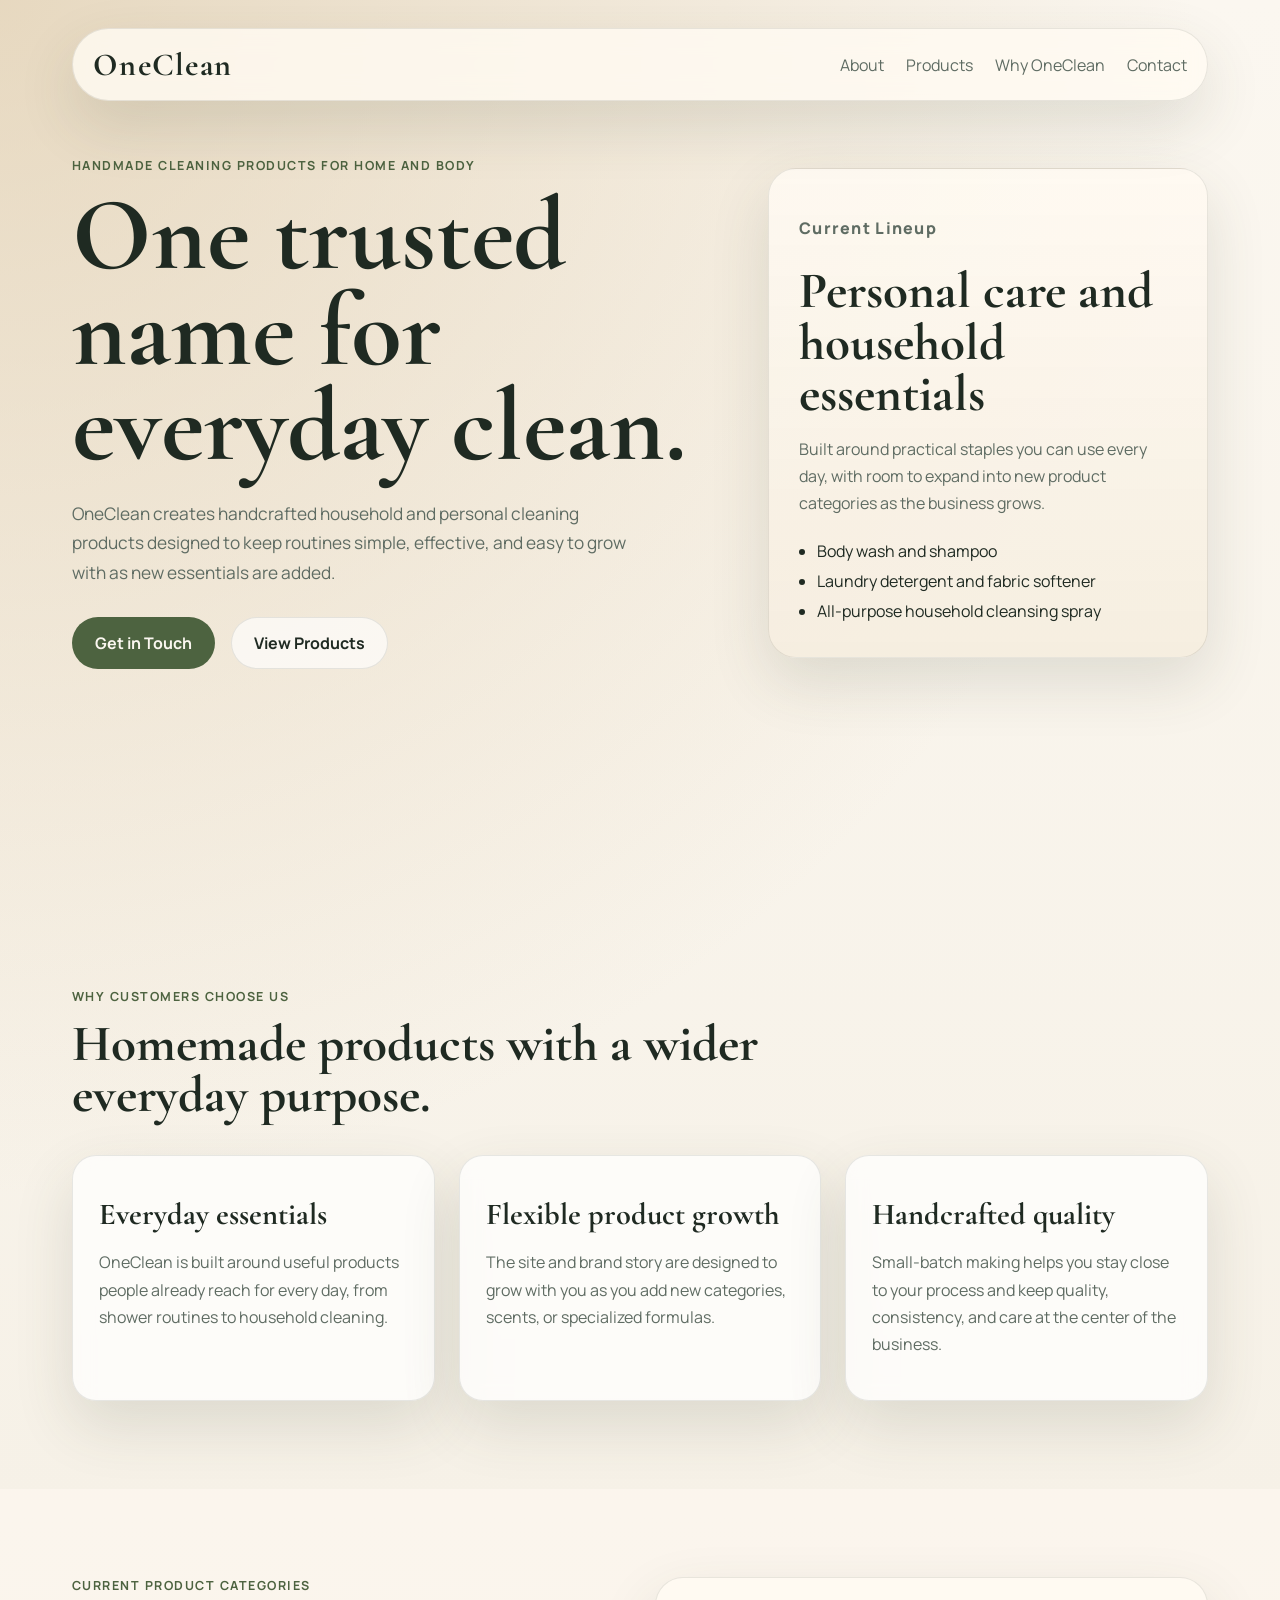
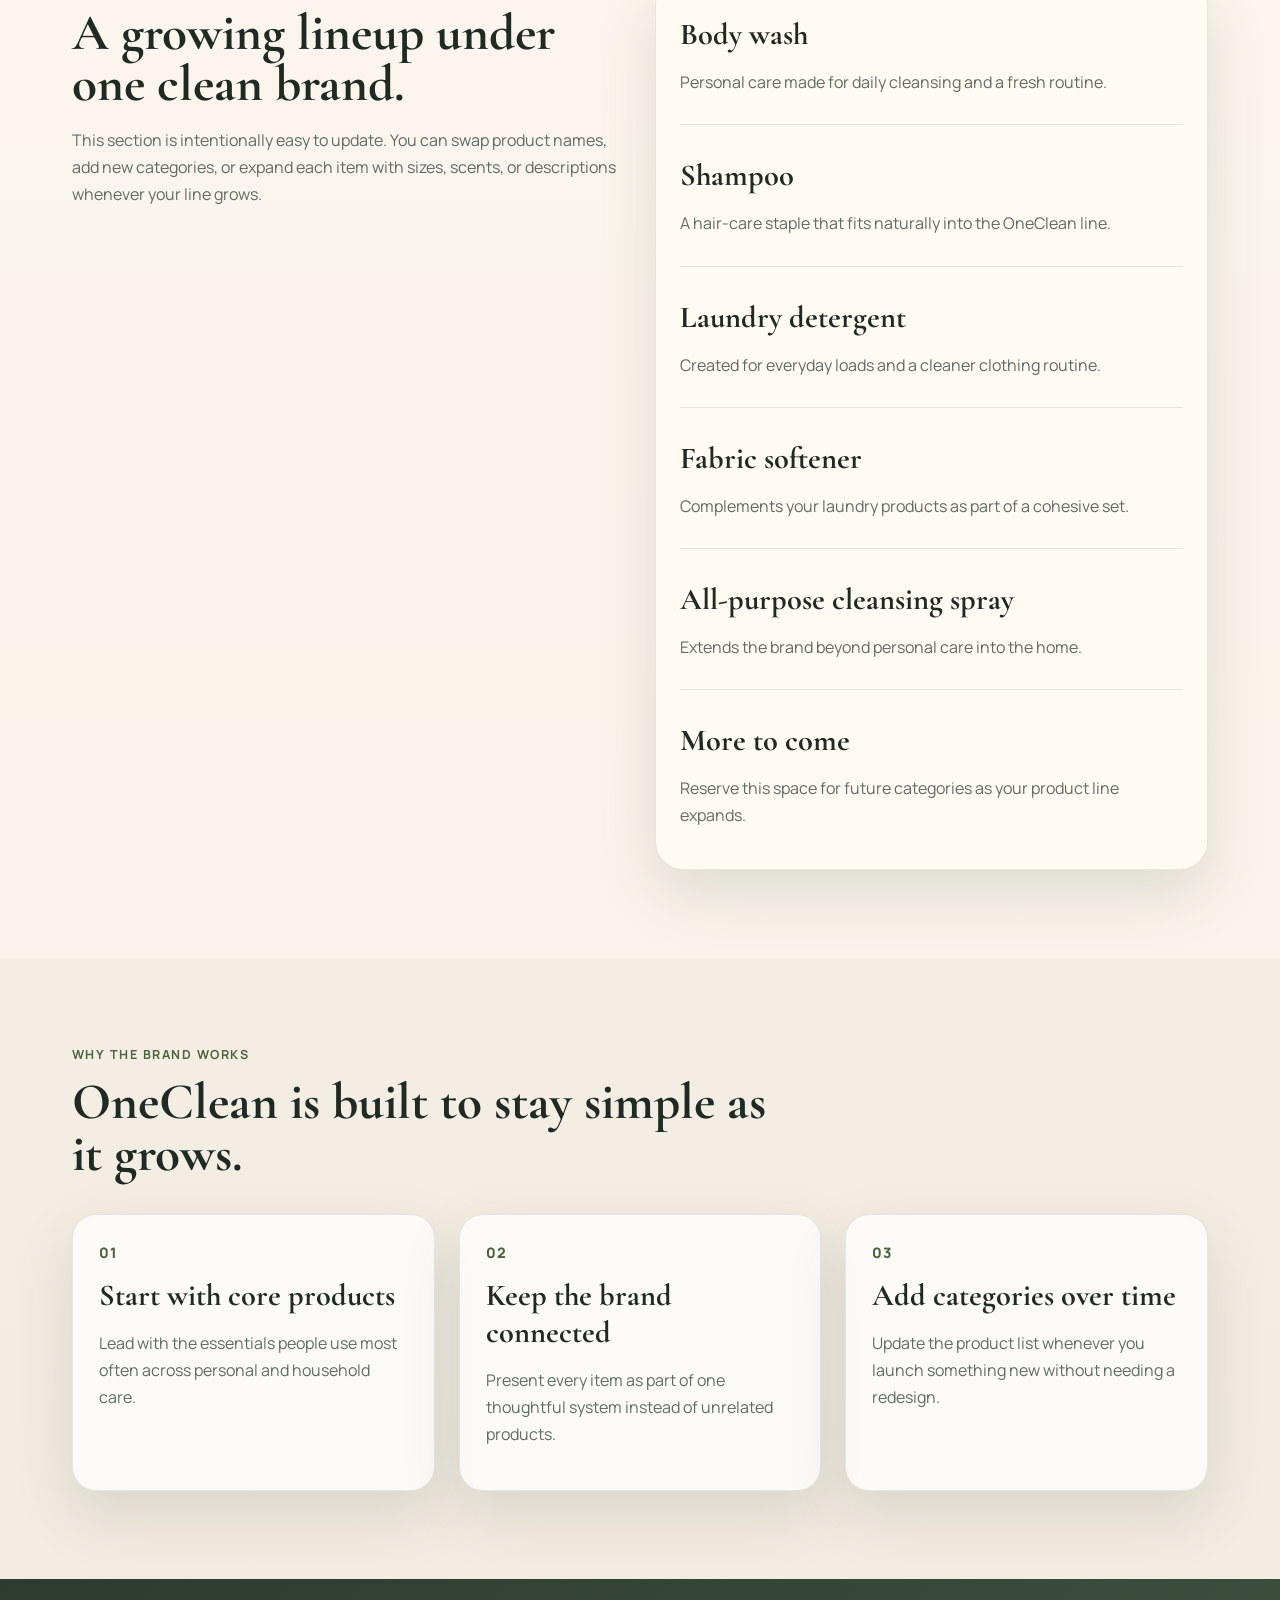
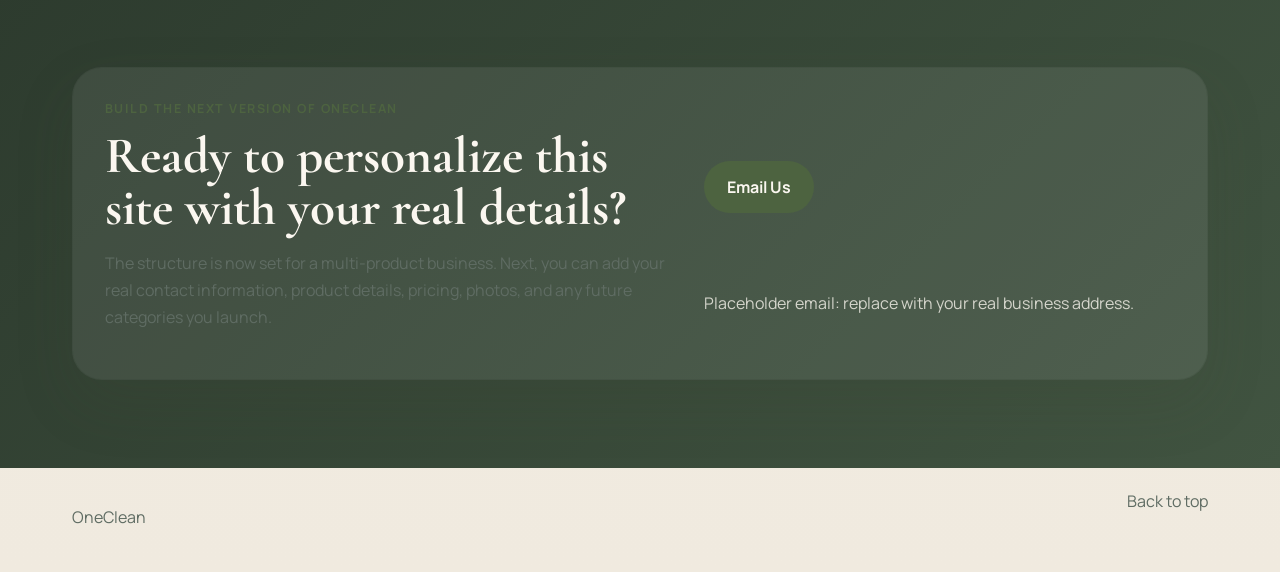
==== index.html @ 4bb5d037 "Rebrand site as OneClean" ====
<!DOCTYPE html>
<html lang="en">
  <head>
    <meta charset="UTF-8" />
    <meta name="viewport" content="width=device-width, initial-scale=1.0" />
    <title>OneClean</title>
    <meta
      name="description"
      content="OneClean offers handmade household and personal cleaning products, from body wash and shampoo to laundry and all-purpose cleaners."
    />
    <link rel="preconnect" href="https://fonts.googleapis.com" />
    <link rel="preconnect" href="https://fonts.gstatic.com" crossorigin />
    <link
      href="https://fonts.googleapis.com/css2?family=Cormorant+Garamond:wght@500;600;700&family=Manrope:wght@400;500;600;700&display=swap"
      rel="stylesheet"
    />
    <link rel="stylesheet" href="styles.css" />
  </head>
  <body>
    <header class="hero" id="top">
      <nav class="nav">
        <a class="brand" href="#top">OneClean</a>
        <button
          class="nav-toggle"
          type="button"
          aria-expanded="false"
          aria-controls="nav-links"
        >
          Menu
        </button>
        <div class="nav-links" id="nav-links">
          <a href="#about">About</a>
          <a href="#products">Products</a>
          <a href="#how-it-works">Why OneClean</a>
          <a href="#contact">Contact</a>
        </div>
      </nav>

      <div class="hero-content">
        <div class="hero-copy">
          <p class="eyebrow">Handmade cleaning products for home and body</p>
          <h1>One trusted name for everyday clean.</h1>
          <p class="hero-text">
            OneClean creates handcrafted household and personal cleaning
            products designed to keep routines simple, effective, and easy to
            grow with as new essentials are added.
          </p>
          <div class="hero-actions">
            <a class="button button-primary" href="#contact">Get in Touch</a>
            <a class="button button-secondary" href="#products">View Products</a>
          </div>
        </div>

        <div class="hero-card">
          <p class="card-label">Current Lineup</p>
          <h2>Personal care and household essentials</h2>
          <p>
            Built around practical staples you can use every day, with room to
            expand into new product categories as the business grows.
          </p>
          <ul class="feature-list">
            <li>Body wash and shampoo</li>
            <li>Laundry detergent and fabric softener</li>
            <li>All-purpose household cleansing spray</li>
          </ul>
        </div>
      </div>
    </header>

    <main>
      <section class="section section-light" id="about">
        <div class="section-heading">
          <p class="eyebrow">Why customers choose us</p>
          <h2>Homemade products with a wider everyday purpose.</h2>
        </div>
        <div class="grid grid-three">
          <article class="info-card">
            <h3>Everyday essentials</h3>
            <p>
              OneClean is built around useful products people already reach for
              every day, from shower routines to household cleaning.
            </p>
          </article>
          <article class="info-card">
            <h3>Flexible product growth</h3>
            <p>
              The site and brand story are designed to grow with you as you add
              new categories, scents, or specialized formulas.
            </p>
          </article>
          <article class="info-card">
            <h3>Handcrafted quality</h3>
            <p>
              Small-batch making helps you stay close to your process and keep
              quality, consistency, and care at the center of the business.
            </p>
          </article>
        </div>
      </section>

      <section class="section section-accent" id="products">
        <div class="split-layout">
          <div>
            <p class="eyebrow">Current product categories</p>
            <h2>A growing lineup under one clean brand.</h2>
            <p class="section-text">
              This section is intentionally easy to update. You can swap product
              names, add new categories, or expand each item with sizes, scents,
              or descriptions whenever your line grows.
            </p>
          </div>
          <div class="ingredient-panel">
            <div class="ingredient-item">
              <h3>Body wash</h3>
              <p>Personal care made for daily cleansing and a fresh routine.</p>
            </div>
            <div class="ingredient-item">
              <h3>Shampoo</h3>
              <p>A hair-care staple that fits naturally into the OneClean line.</p>
            </div>
            <div class="ingredient-item">
              <h3>Laundry detergent</h3>
              <p>Created for everyday loads and a cleaner clothing routine.</p>
            </div>
            <div class="ingredient-item">
              <h3>Fabric softener</h3>
              <p>Complements your laundry products as part of a cohesive set.</p>
            </div>
            <div class="ingredient-item">
              <h3>All-purpose cleansing spray</h3>
              <p>Extends the brand beyond personal care into the home.</p>
            </div>
            <div class="ingredient-item">
              <h3>More to come</h3>
              <p>Reserve this space for future categories as your product line expands.</p>
            </div>
          </div>
        </div>
      </section>

      <section class="section section-light" id="how-it-works">
        <div class="section-heading">
          <p class="eyebrow">Why the brand works</p>
          <h2>OneClean is built to stay simple as it grows.</h2>
        </div>
        <div class="grid grid-three">
          <article class="step-card">
            <span class="step-number">01</span>
            <h3>Start with core products</h3>
            <p>Lead with the essentials people use most often across personal and household care.</p>
          </article>
          <article class="step-card">
            <span class="step-number">02</span>
            <h3>Keep the brand connected</h3>
            <p>Present every item as part of one thoughtful system instead of unrelated products.</p>
          </article>
          <article class="step-card">
            <span class="step-number">03</span>
            <h3>Add categories over time</h3>
            <p>Update the product list whenever you launch something new without needing a redesign.</p>
          </article>
        </div>
      </section>

      <section class="section section-dark" id="contact">
        <div class="contact-panel">
          <div>
            <p class="eyebrow">Build the next version of OneClean</p>
            <h2>Ready to personalize this site with your real details?</h2>
            <p class="section-text">
              The structure is now set for a multi-product business. Next, you
              can add your real contact information, product details, pricing,
              photos, and any future categories you launch.
            </p>
          </div>
          <div class="contact-actions">
            <a class="button button-primary" href="mailto:hello@oneclean.com"
              >Email Us</a
            >
            <p class="contact-note">
              Placeholder email: replace with your real business address.
            </p>
          </div>
        </div>
      </section>
    </main>

    <footer class="footer">
      <p>OneClean</p>
      <a href="#top">Back to top</a>
    </footer>

    <script src="script.js"></script>
  </body>
</html>
---- styles.css ----
:root {
  --bg: #f6f1e7;
  --surface: rgba(255, 255, 255, 0.72);
  --surface-strong: #fffaf2;
  --ink: #1f2a22;
  --muted: #5f6c63;
  --accent: #7f9a65;
  --accent-deep: #4d6340;
  --sand: #dcc8a6;
  --line: rgba(31, 42, 34, 0.1);
  --shadow: 0 24px 60px rgba(61, 72, 49, 0.14);
}

* {
  box-sizing: border-box;
}

html {
  scroll-behavior: smooth;
}

body {
  margin: 0;
  font-family: "Manrope", sans-serif;
  color: var(--ink);
  background:
    radial-gradient(circle at top left, rgba(220, 200, 166, 0.65), transparent 30%),
    linear-gradient(180deg, #fbf7f0 0%, var(--bg) 40%, #f0eadf 100%);
}

a {
  color: inherit;
  text-decoration: none;
}

.hero,
.section,
.footer {
  padding-left: min(6vw, 72px);
  padding-right: min(6vw, 72px);
}

.hero {
  min-height: 100vh;
  padding-top: 28px;
  padding-bottom: 56px;
}

.nav {
  display: flex;
  align-items: center;
  justify-content: space-between;
  gap: 24px;
  position: sticky;
  top: 20px;
  z-index: 10;
  margin-bottom: 56px;
  padding: 16px 20px;
  border: 1px solid var(--line);
  border-radius: 999px;
  background: rgba(255, 250, 242, 0.82);
  backdrop-filter: blur(12px);
  box-shadow: var(--shadow);
}

.brand,
h1,
h2,
h3 {
  font-family: "Cormorant Garamond", serif;
}

.brand {
  font-size: 2rem;
  font-weight: 700;
  letter-spacing: 0.04em;
}

.nav-toggle {
  display: none;
  border: 0;
  background: transparent;
  color: var(--ink);
  font: inherit;
  font-weight: 700;
  cursor: pointer;
}

.nav-links {
  display: flex;
  align-items: center;
  gap: 22px;
  color: var(--muted);
}

.hero-content {
  display: grid;
  grid-template-columns: 1.2fr 0.8fr;
  gap: 36px;
  align-items: center;
}

.hero-copy {
  max-width: 680px;
}

.eyebrow {
  margin: 0 0 14px;
  color: var(--accent-deep);
  text-transform: uppercase;
  letter-spacing: 0.12em;
  font-size: 0.78rem;
  font-weight: 700;
}

h1 {
  margin: 0;
  font-size: clamp(3.5rem, 9vw, 6.5rem);
  line-height: 0.92;
}

.hero-text,
.section-text,
.info-card p,
.ingredient-item p,
.step-card p,
.contact-note,
.hero-card p {
  color: var(--muted);
  line-height: 1.7;
}

.hero-text {
  max-width: 560px;
  margin: 24px 0 0;
  font-size: 1.08rem;
}

.hero-actions,
.contact-actions {
  display: flex;
  align-items: center;
  gap: 16px;
  flex-wrap: wrap;
  margin-top: 30px;
}

.button {
  display: inline-flex;
  align-items: center;
  justify-content: center;
  padding: 14px 22px;
  border-radius: 999px;
  border: 1px solid transparent;
  font-weight: 700;
  transition: transform 180ms ease, background-color 180ms ease, color 180ms ease;
}

.button:hover,
.button:focus-visible {
  transform: translateY(-1px);
}

.button-primary {
  background: var(--accent-deep);
  color: #fbf7f0;
}

.button-secondary {
  border-color: var(--line);
  background: rgba(255, 255, 255, 0.65);
}

.hero-card,
.info-card,
.step-card,
.ingredient-panel,
.contact-panel {
  border: 1px solid var(--line);
  box-shadow: var(--shadow);
}

.hero-card {
  padding: 30px;
  border-radius: 28px;
  background: linear-gradient(180deg, rgba(255, 250, 242, 0.88), rgba(245, 237, 223, 0.94));
}

.card-label,
.step-number {
  display: inline-block;
  color: var(--accent-deep);
  font-weight: 800;
  letter-spacing: 0.08em;
}

.hero-card h2,
.section-heading h2,
.split-layout h2,
.contact-panel h2 {
  margin: 8px 0 14px;
  font-size: clamp(2.2rem, 4vw, 3.2rem);
  line-height: 1;
}

.feature-list {
  margin: 18px 0 0;
  padding-left: 18px;
  color: var(--ink);
  line-height: 1.9;
}

.section {
  padding-top: 88px;
  padding-bottom: 88px;
}

.section-light {
  background: transparent;
}

.section-accent {
  background: rgba(255, 250, 242, 0.55);
}

.section-dark {
  background: linear-gradient(135deg, #2d3b2e, #415441);
  color: #fbf7f0;
}

.section-heading {
  max-width: 720px;
  margin-bottom: 34px;
}

.grid {
  display: grid;
  gap: 24px;
}

.grid-three {
  grid-template-columns: repeat(3, minmax(0, 1fr));
}

.info-card,
.step-card {
  padding: 26px;
  border-radius: 24px;
  background: var(--surface);
  backdrop-filter: blur(10px);
}

.info-card h3,
.step-card h3,
.ingredient-item h3 {
  margin: 14px 0 10px;
  font-size: 1.9rem;
}

.split-layout {
  display: grid;
  grid-template-columns: 1fr 1fr;
  gap: 30px;
  align-items: start;
}

.ingredient-panel {
  display: grid;
  gap: 18px;
  padding: 24px;
  border-radius: 28px;
  background: var(--surface-strong);
}

.ingredient-item {
  padding-bottom: 12px;
  border-bottom: 1px solid var(--line);
}

.ingredient-item:last-child {
  padding-bottom: 0;
  border-bottom: 0;
}

.step-number {
  font-size: 0.9rem;
}

.contact-panel {
  display: grid;
  grid-template-columns: 1.1fr 0.9fr;
  gap: 24px;
  padding: 32px;
  border-radius: 30px;
  background: rgba(255, 255, 255, 0.08);
}

.contact-note {
  margin: 0;
  color: rgba(251, 247, 240, 0.78);
}

.footer {
  display: flex;
  justify-content: space-between;
  gap: 18px;
  padding-top: 22px;
  padding-bottom: 28px;
  color: var(--muted);
}

@media (max-width: 900px) {
  .hero-content,
  .split-layout,
  .contact-panel,
  .grid-three {
    grid-template-columns: 1fr;
  }

  .nav {
    align-items: flex-start;
    flex-wrap: wrap;
    border-radius: 28px;
  }

  .nav-toggle {
    display: inline-flex;
  }

  .nav-links {
    display: none;
    width: 100%;
    flex-direction: column;
    align-items: flex-start;
    padding-top: 12px;
  }

  .nav-links.is-open {
    display: flex;
  }

  .hero {
    min-height: auto;
  }

  h1 {
    font-size: clamp(3rem, 15vw, 4.6rem);
  }
}

@media (max-width: 560px) {
  .hero,
  .section,
  .footer {
    padding-left: 20px;
    padding-right: 20px;
  }

  .nav {
    top: 12px;
    margin-bottom: 40px;
  }

  .hero-card,
  .info-card,
  .step-card,
  .ingredient-panel,
  .contact-panel {
    border-radius: 22px;
  }
}
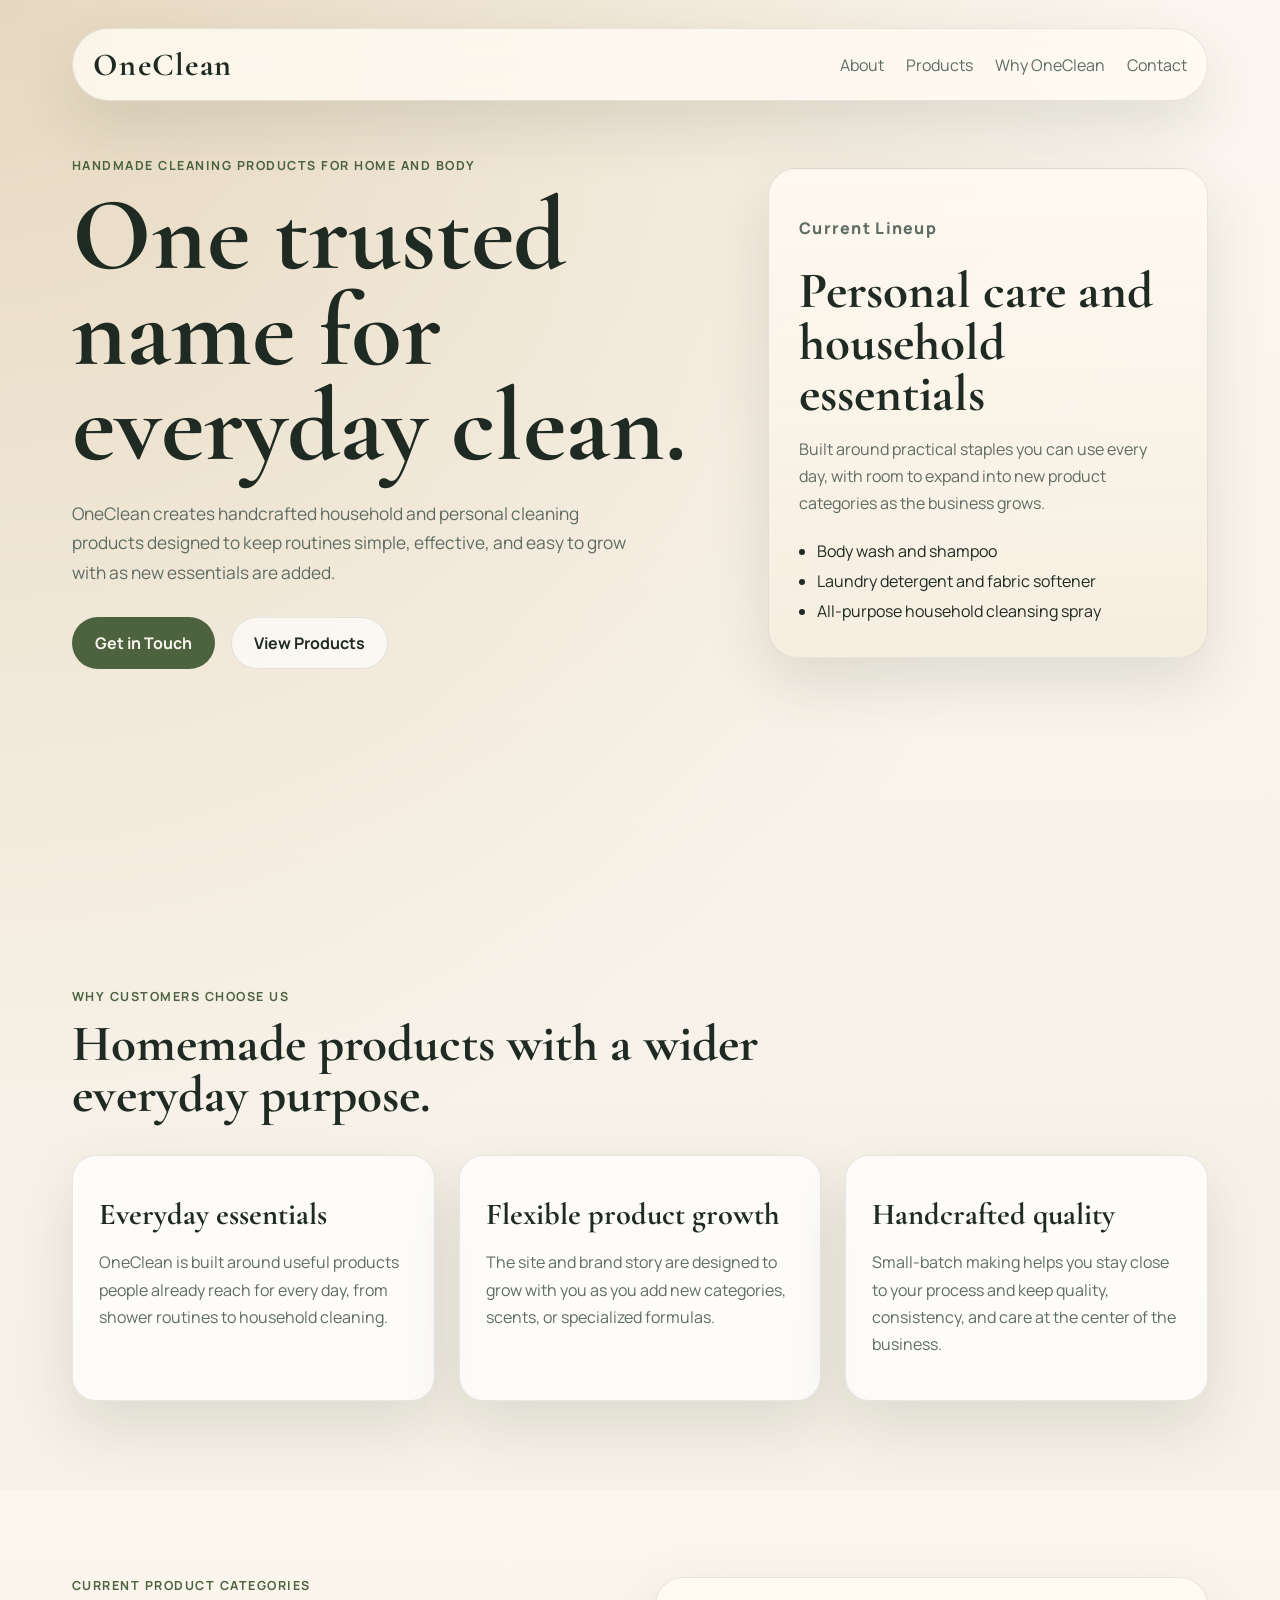
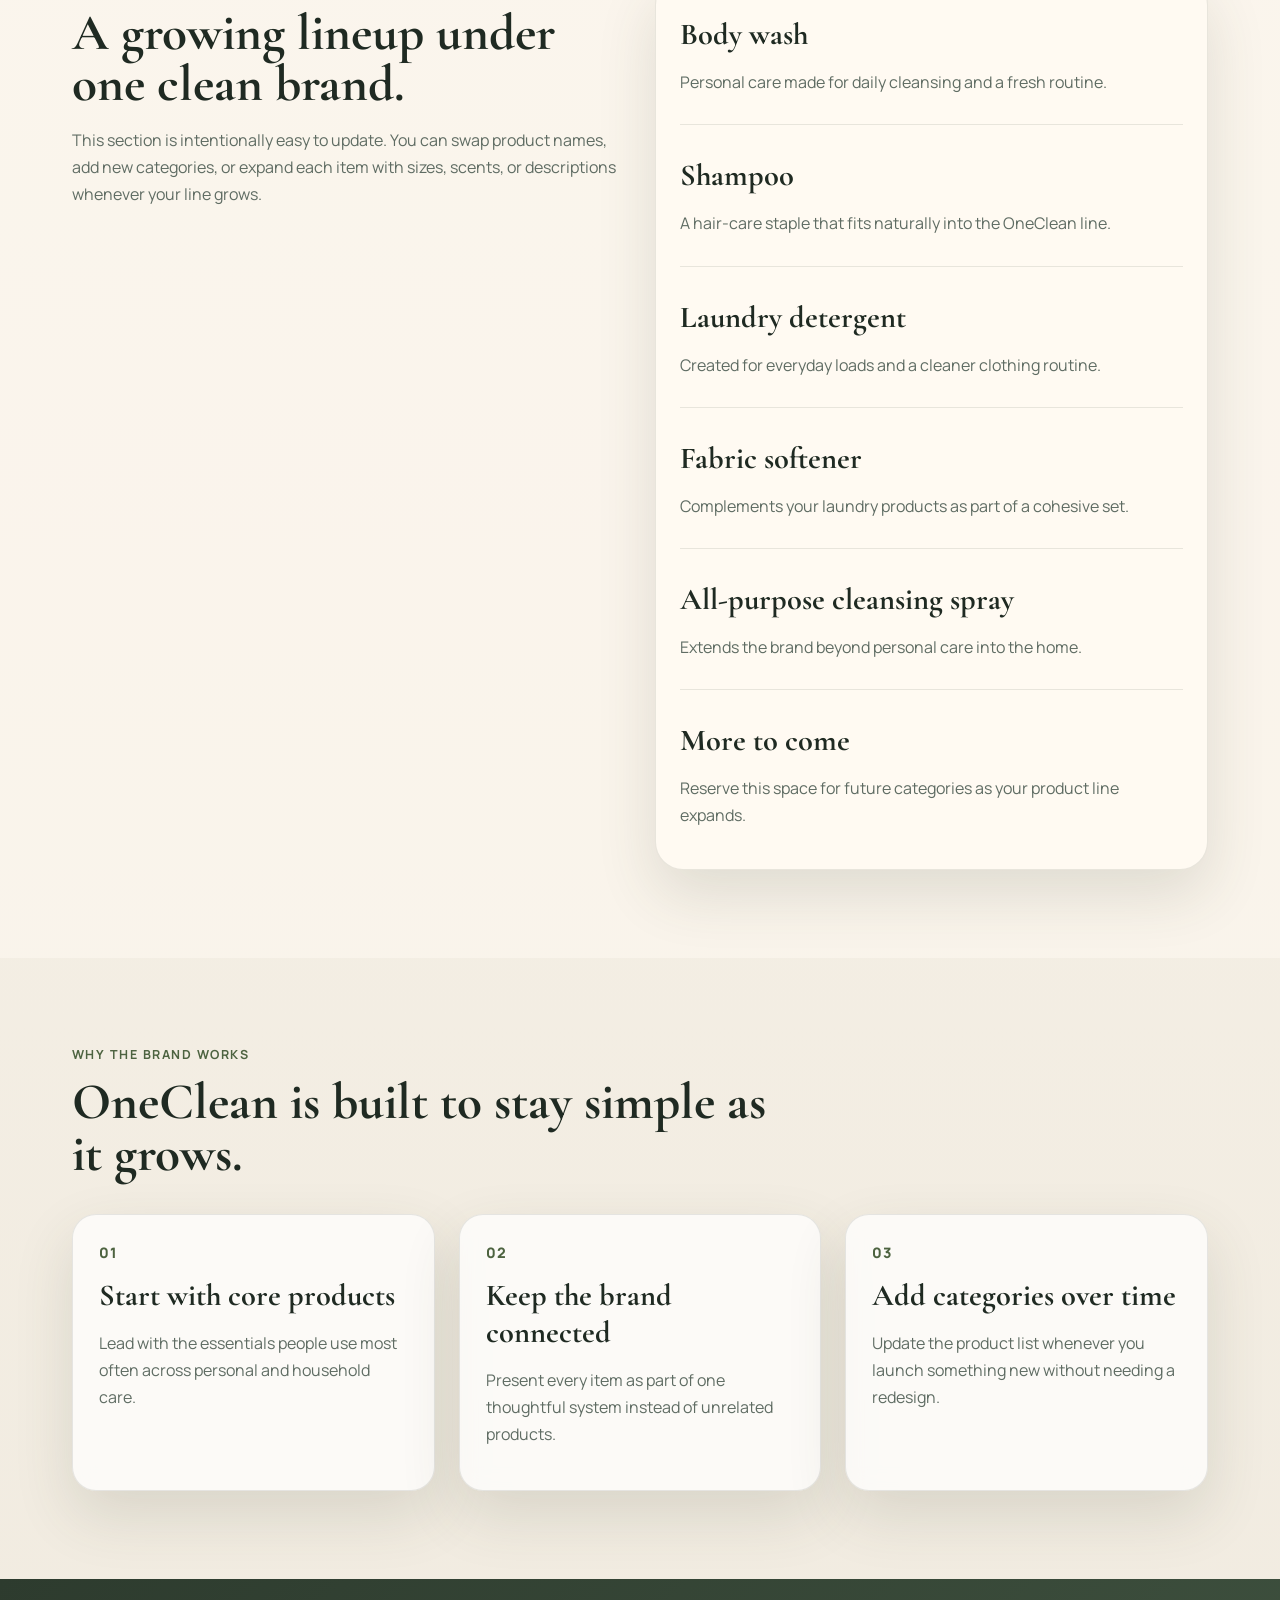
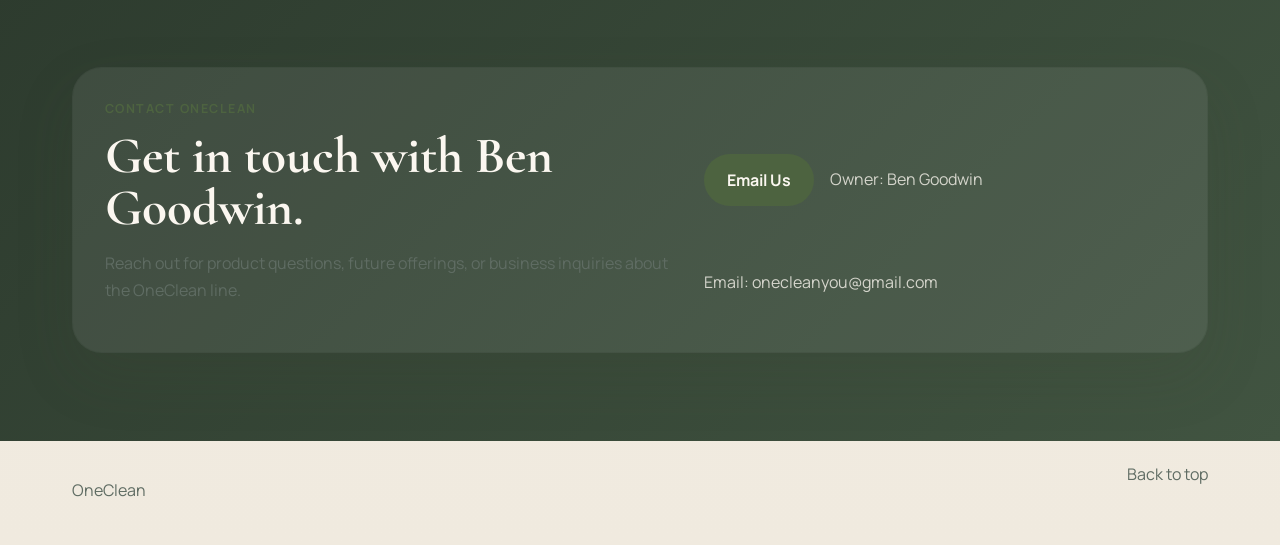
==== commit a58b87cf: "Add OneClean business contact info" ====
--- a/index.html
+++ b/index.html
@@ -165,21 +165,19 @@
       <section class="section section-dark" id="contact">
         <div class="contact-panel">
           <div>
-            <p class="eyebrow">Build the next version of OneClean</p>
-            <h2>Ready to personalize this site with your real details?</h2>
+            <p class="eyebrow">Contact OneClean</p>
+            <h2>Get in touch with Ben Goodwin.</h2>
             <p class="section-text">
-              The structure is now set for a multi-product business. Next, you
-              can add your real contact information, product details, pricing,
-              photos, and any future categories you launch.
+              Reach out for product questions, future offerings, or business
+              inquiries about the OneClean line.
             </p>
           </div>
           <div class="contact-actions">
-            <a class="button button-primary" href="mailto:hello@oneclean.com"
+            <a class="button button-primary" href="mailto:onecleanyou@gmail.com"
               >Email Us</a
             >
-            <p class="contact-note">
-              Placeholder email: replace with your real business address.
-            </p>
+            <p class="contact-note">Owner: Ben Goodwin</p>
+            <p class="contact-note">Email: onecleanyou@gmail.com</p>
           </div>
         </div>
       </section>
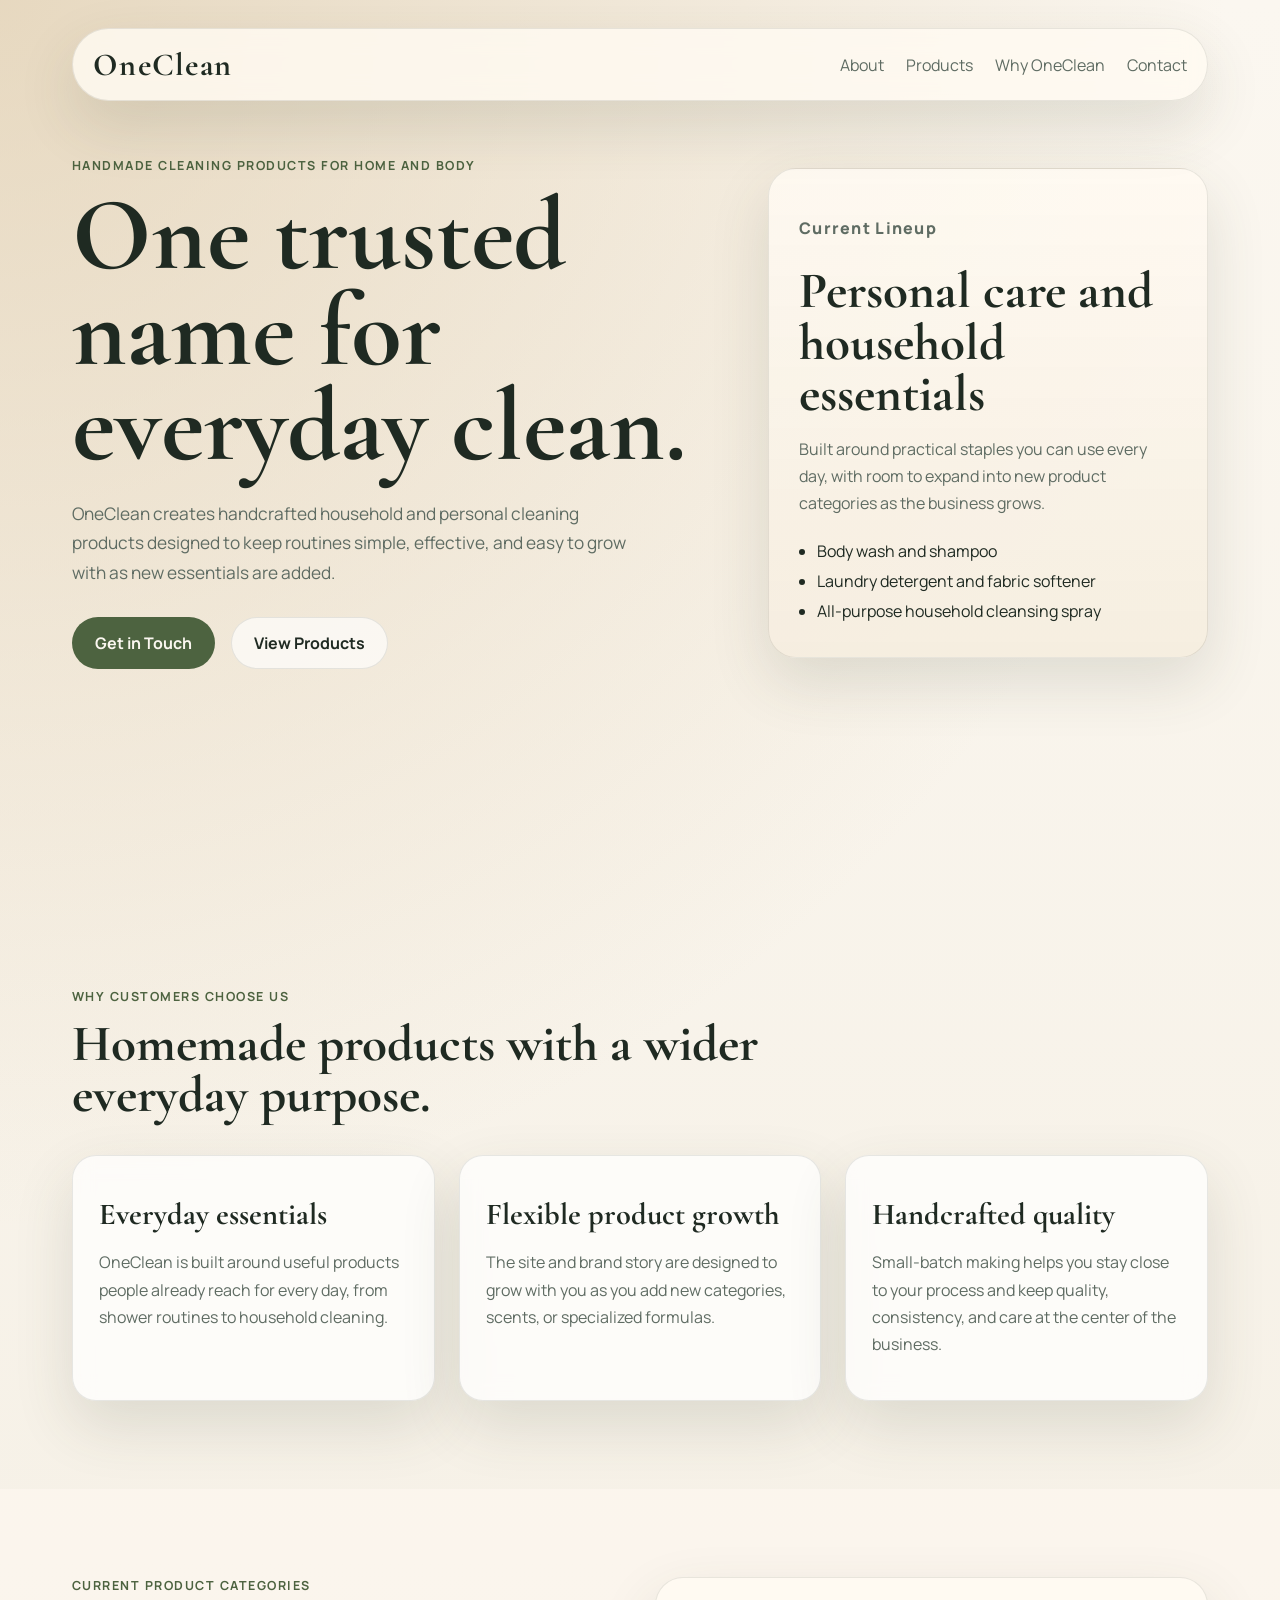
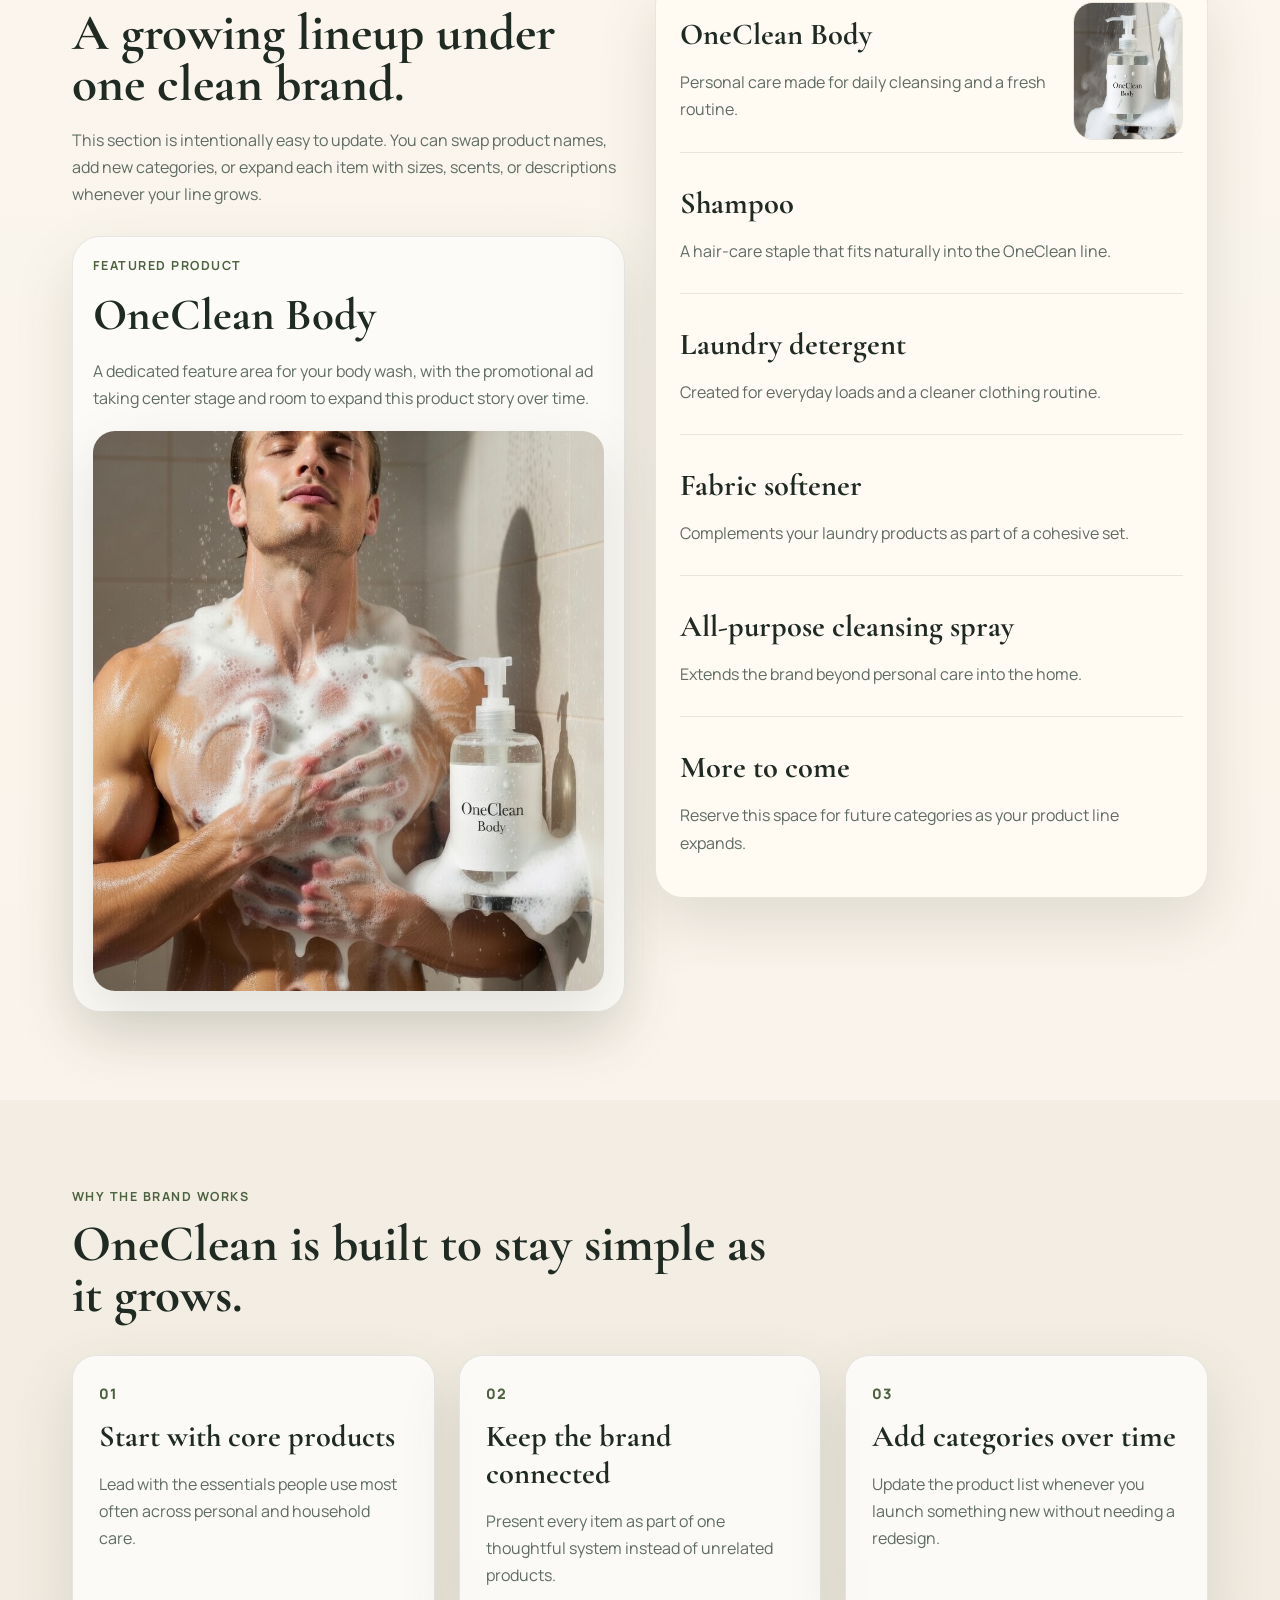
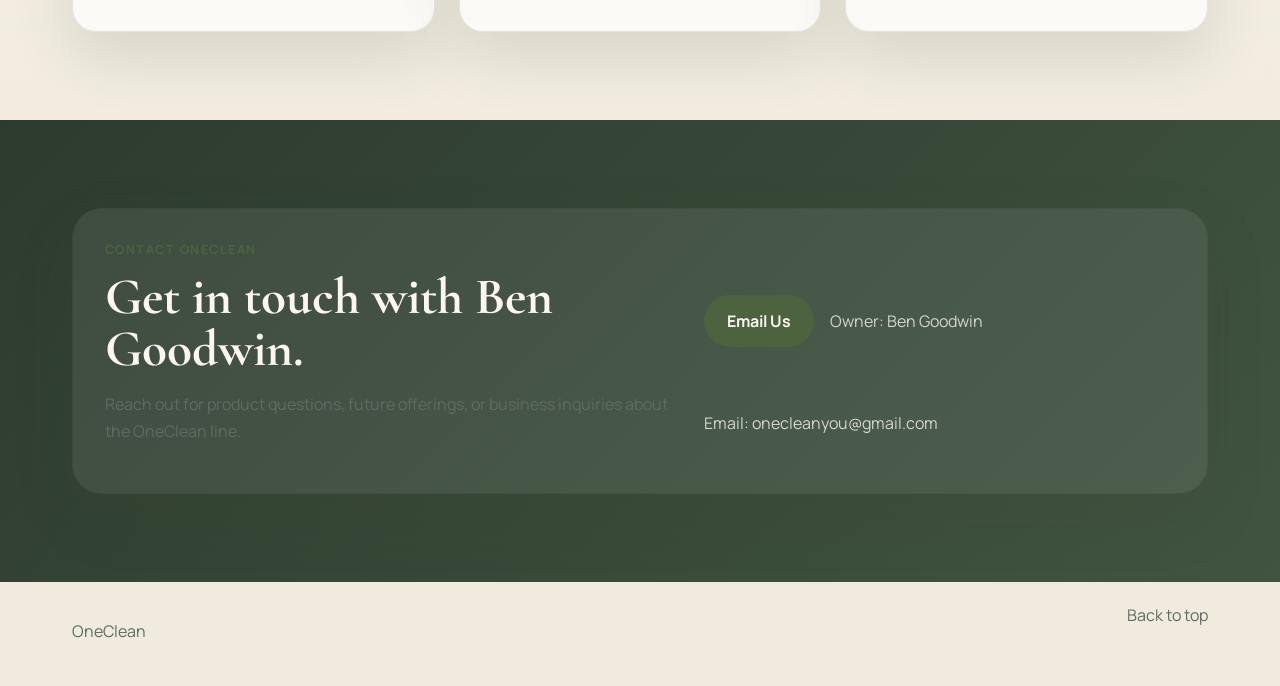
==== commit 1af0a070: "Add OneClean Body product images" ====
--- a/index.html
+++ b/index.html
@@ -108,11 +108,38 @@
               names, add new categories, or expand each item with sizes, scents,
               or descriptions whenever your line grows.
             </p>
+            <div class="featured-product">
+              <div class="featured-copy">
+                <p class="eyebrow">Featured product</p>
+                <h3>OneClean Body</h3>
+                <p class="section-text">
+                  A dedicated feature area for your body wash, with the
+                  promotional ad taking center stage and room to expand this
+                  product story over time.
+                </p>
+              </div>
+              <img
+                class="featured-ad-image"
+                src="images/oneclean-body-ad.jpeg"
+                alt="Advertisement for OneClean Body body wash"
+              />
+            </div>
           </div>
           <div class="ingredient-panel">
             <div class="ingredient-item">
-              <h3>Body wash</h3>
-              <p>Personal care made for daily cleansing and a fresh routine.</p>
+              <div class="product-item-header">
+                <div>
+                  <h3>OneClean Body</h3>
+                  <p>
+                    Personal care made for daily cleansing and a fresh routine.
+                  </p>
+                </div>
+                <img
+                  class="product-thumb"
+                  src="images/oneclean-body-bottle.jpeg"
+                  alt="Bottle of OneClean Body body wash"
+                />
+              </div>
             </div>
             <div class="ingredient-item">
               <h3>Shampoo</h3>
--- a/styles.css
+++ b/styles.css
@@ -272,9 +272,51 @@
   background: var(--surface-strong);
 }
 
+.featured-product {
+  margin-top: 28px;
+  padding: 20px;
+  border: 1px solid var(--line);
+  border-radius: 28px;
+  background: rgba(255, 255, 255, 0.62);
+  box-shadow: var(--shadow);
+}
+
+.featured-copy h3 {
+  margin: 8px 0 12px;
+  font-size: clamp(2rem, 4vw, 2.8rem);
+}
+
+.featured-ad-image,
+.product-thumb {
+  display: block;
+  width: 100%;
+  object-fit: cover;
+}
+
+.featured-ad-image {
+  margin-top: 18px;
+  min-height: 320px;
+  max-height: 560px;
+  border-radius: 22px;
+  box-shadow: var(--shadow);
+}
+
 .ingredient-item {
   padding-bottom: 12px;
   border-bottom: 1px solid var(--line);
+}
+
+.product-item-header {
+  display: grid;
+  grid-template-columns: minmax(0, 1fr) 110px;
+  gap: 18px;
+  align-items: center;
+}
+
+.product-thumb {
+  aspect-ratio: 4 / 5;
+  border-radius: 20px;
+  border: 1px solid var(--line);
 }
 
 .ingredient-item:last-child {
@@ -346,6 +388,14 @@
   h1 {
     font-size: clamp(3rem, 15vw, 4.6rem);
   }
+
+  .product-item-header {
+    grid-template-columns: 1fr;
+  }
+
+  .product-thumb {
+    max-width: 180px;
+  }
 }
 
 @media (max-width: 560px) {
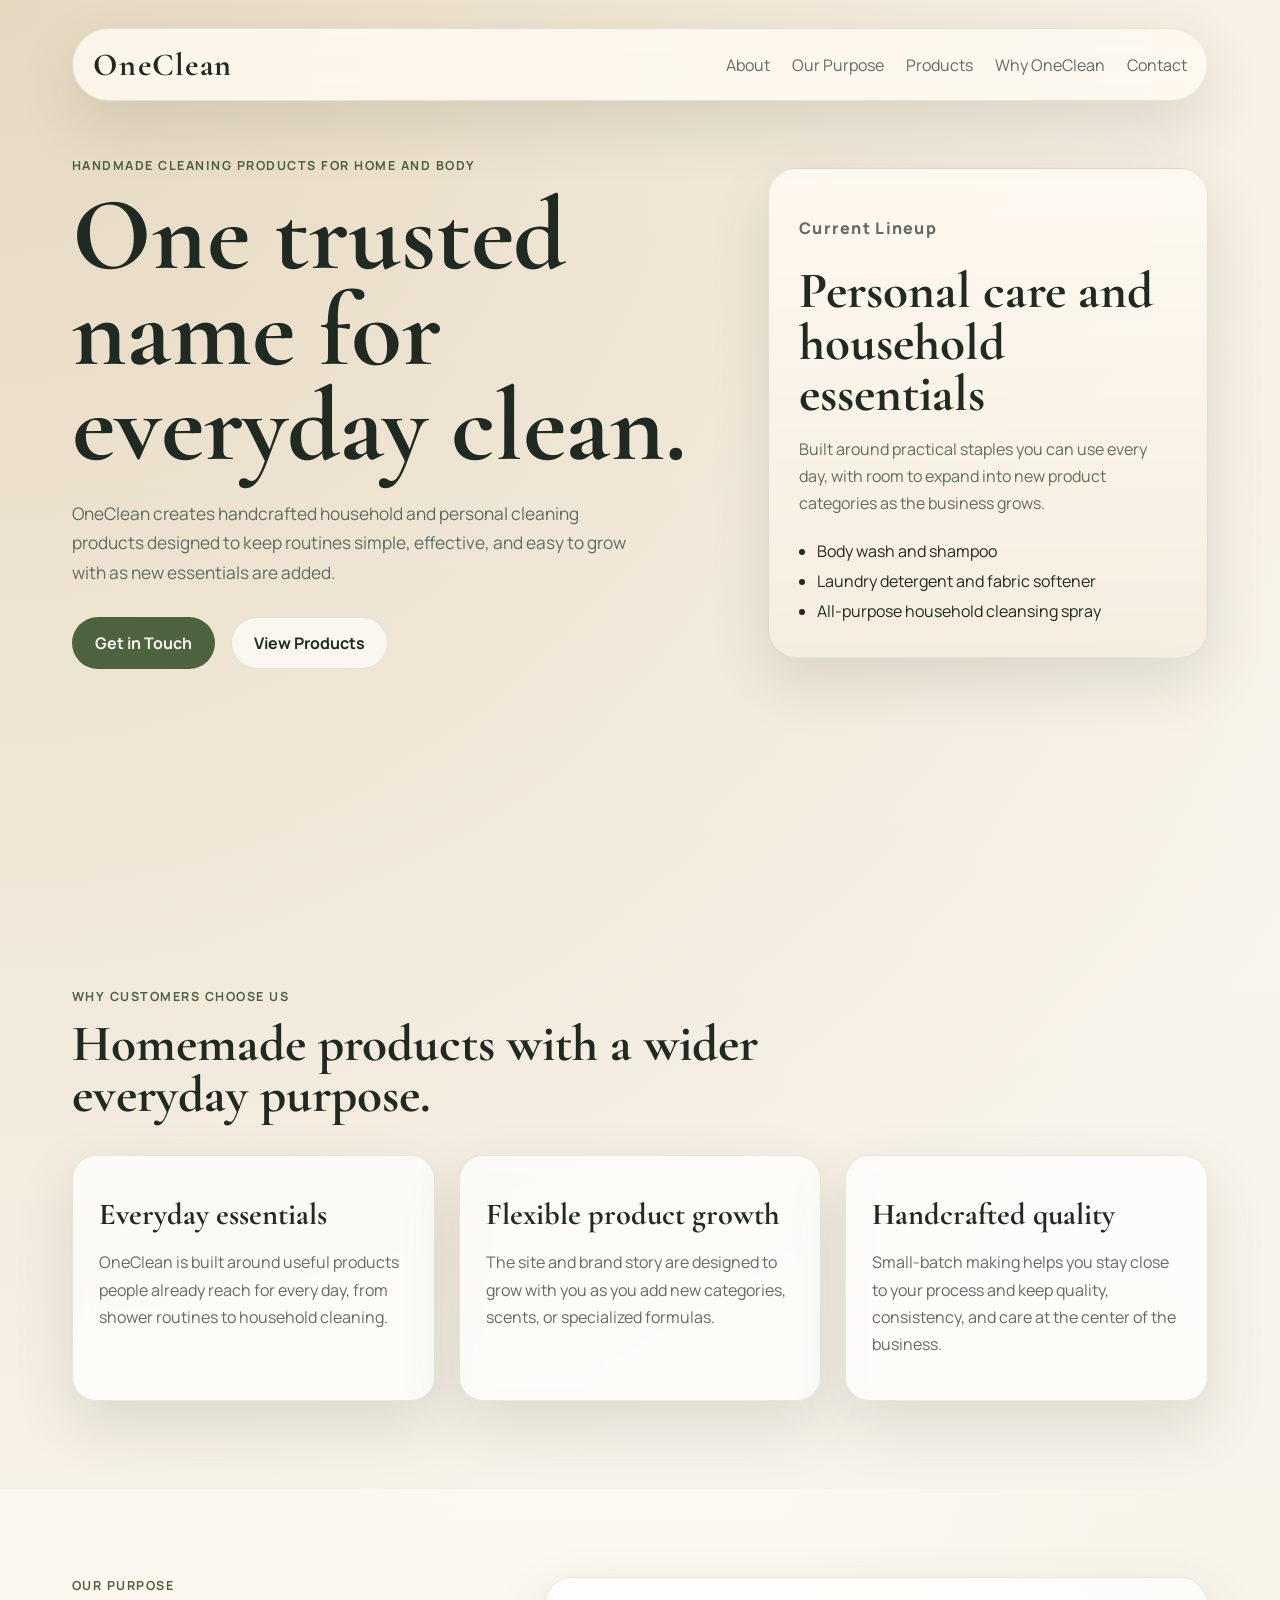
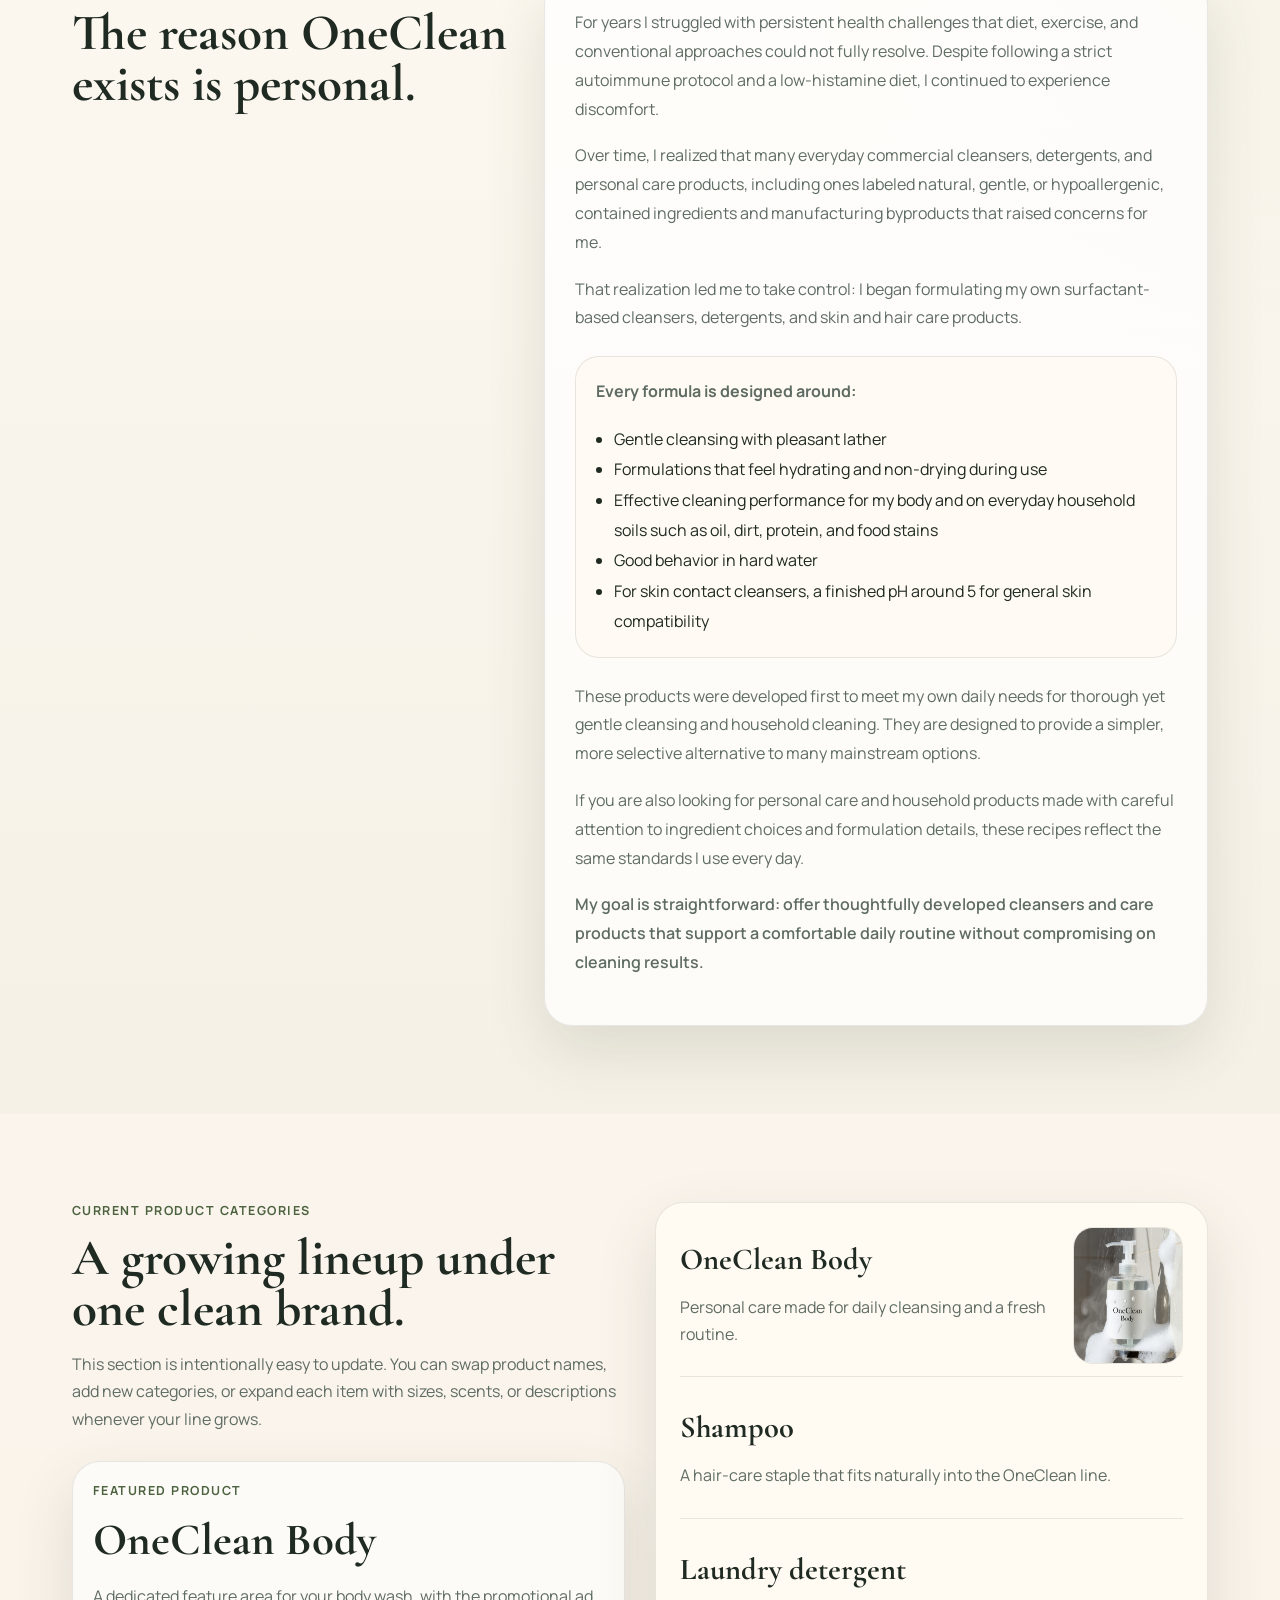
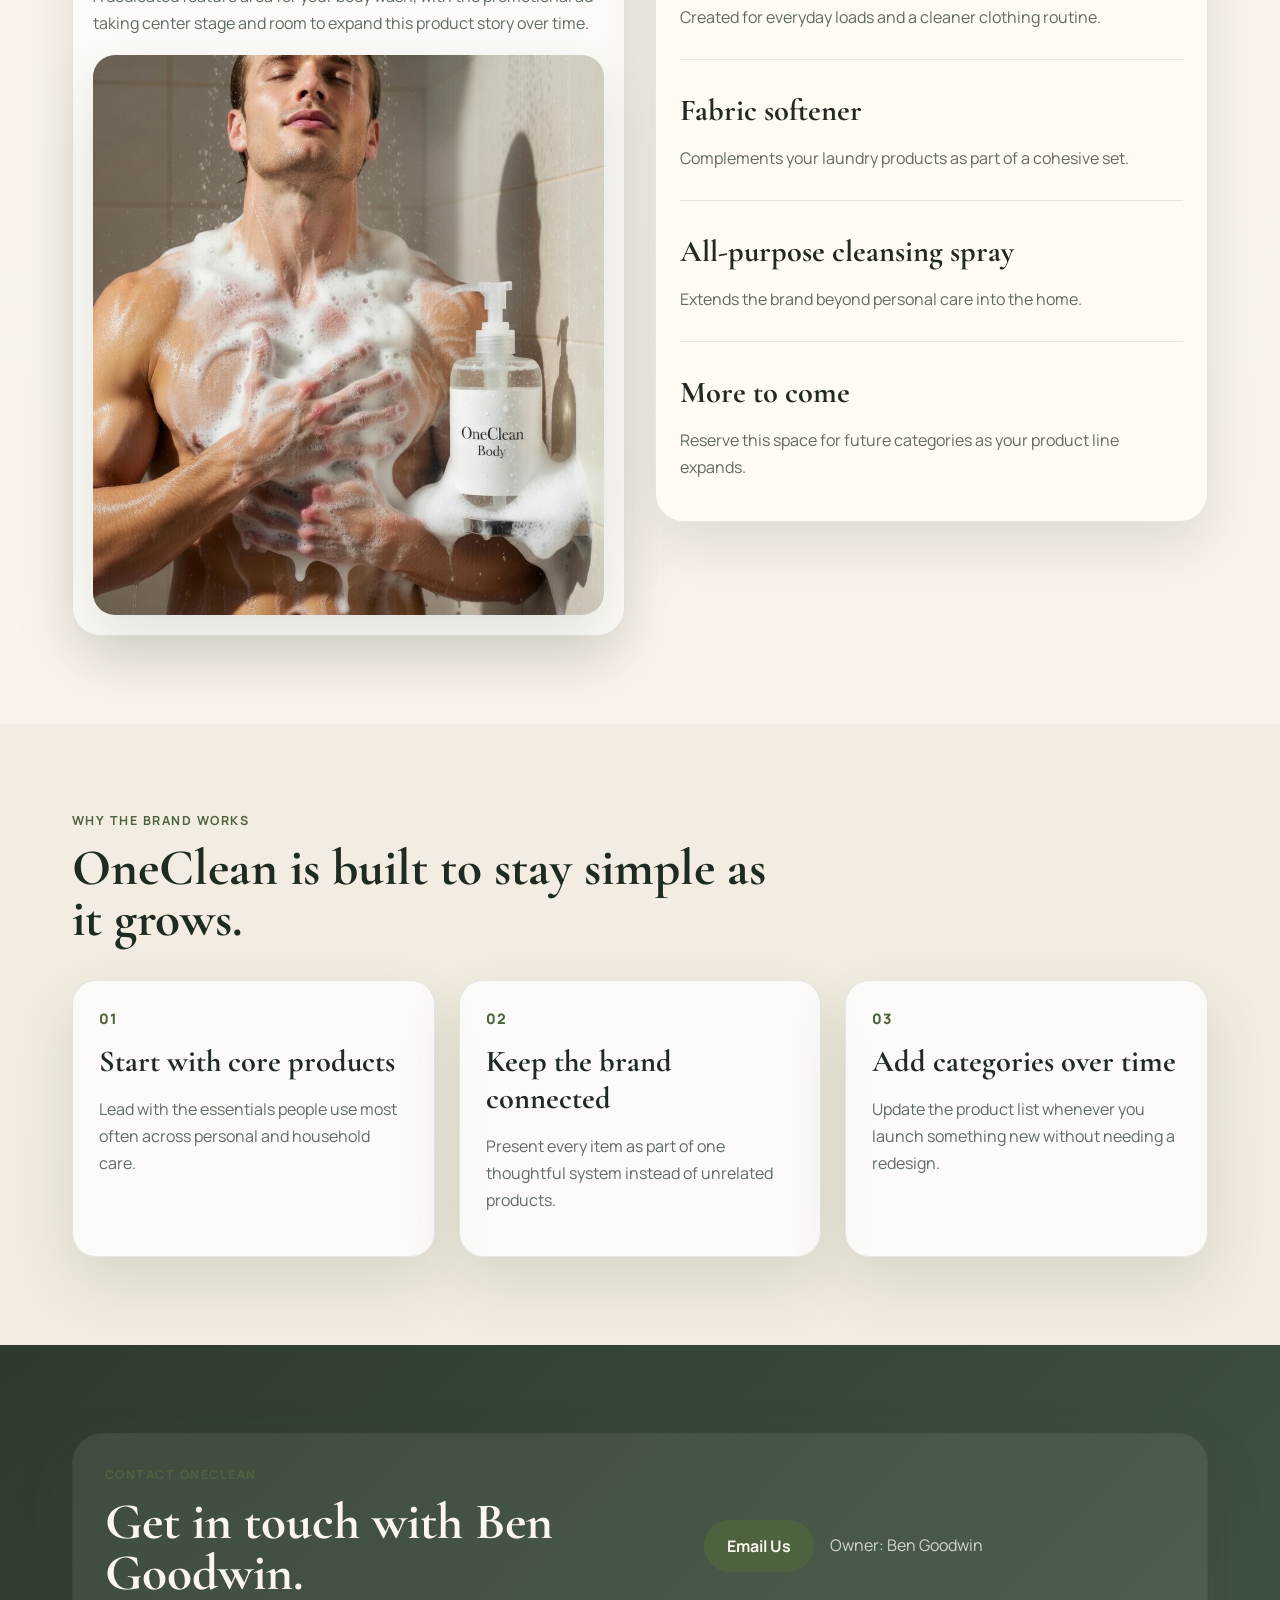
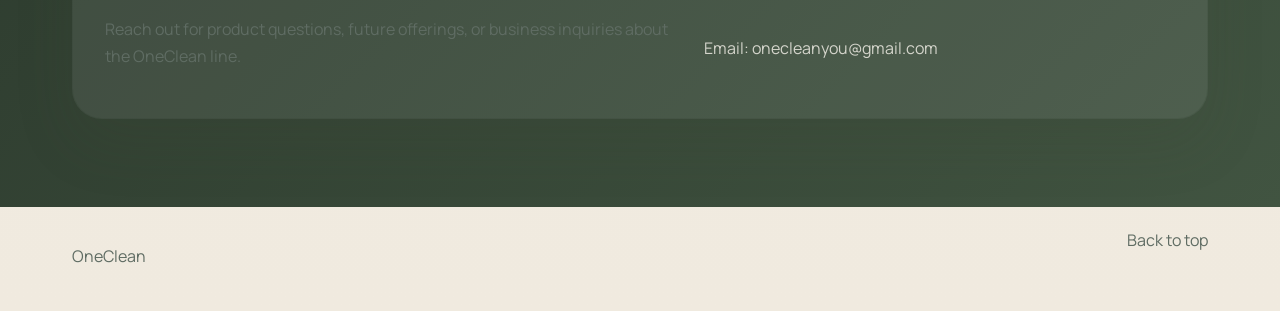
==== commit f743dd4d: "Add OneClean purpose section" ====
--- a/index.html
+++ b/index.html
@@ -30,6 +30,7 @@
         </button>
         <div class="nav-links" id="nav-links">
           <a href="#about">About</a>
+          <a href="#purpose">Our Purpose</a>
           <a href="#products">Products</a>
           <a href="#how-it-works">Why OneClean</a>
           <a href="#contact">Contact</a>
@@ -95,6 +96,61 @@
               quality, consistency, and care at the center of the business.
             </p>
           </article>
+        </div>
+      </section>
+
+      <section class="section section-purpose" id="purpose">
+        <div class="purpose-layout">
+          <div class="section-heading purpose-heading">
+            <p class="eyebrow">Our Purpose</p>
+            <h2>The reason OneClean exists is personal.</h2>
+          </div>
+          <div class="purpose-card">
+            <p>
+              For years I struggled with persistent health challenges that diet,
+              exercise, and conventional approaches could not fully resolve.
+              Despite following a strict autoimmune protocol and a
+              low-histamine diet, I continued to experience discomfort.
+            </p>
+            <p>
+              Over time, I realized that many everyday commercial cleansers,
+              detergents, and personal care products, including ones labeled
+              natural, gentle, or hypoallergenic, contained ingredients and
+              manufacturing byproducts that raised concerns for me.
+            </p>
+            <p>
+              That realization led me to take control: I began formulating my
+              own surfactant-based cleansers, detergents, and skin and hair care
+              products.
+            </p>
+            <div class="purpose-priorities">
+              <p class="purpose-label">Every formula is designed around:</p>
+              <ul class="feature-list">
+                <li>Gentle cleansing with pleasant lather</li>
+                <li>Formulations that feel hydrating and non-drying during use</li>
+                <li>Effective cleaning performance for my body and on everyday household soils such as oil, dirt, protein, and food stains</li>
+                <li>Good behavior in hard water</li>
+                <li>For skin contact cleansers, a finished pH around 5 for general skin compatibility</li>
+              </ul>
+            </div>
+            <p>
+              These products were developed first to meet my own daily needs
+              for thorough yet gentle cleansing and household cleaning. They
+              are designed to provide a simpler, more selective alternative to
+              many mainstream options.
+            </p>
+            <p>
+              If you are also looking for personal care and household products
+              made with careful attention to ingredient choices and formulation
+              details, these recipes reflect the same standards I use every
+              day.
+            </p>
+            <p class="purpose-close">
+              My goal is straightforward: offer thoughtfully developed
+              cleansers and care products that support a comfortable daily
+              routine without compromising on cleaning results.
+            </p>
+          </div>
         </div>
       </section>
 
--- a/styles.css
+++ b/styles.css
@@ -223,6 +223,12 @@
   background: rgba(255, 250, 242, 0.55);
 }
 
+.section-purpose {
+  background:
+    linear-gradient(180deg, rgba(255, 250, 242, 0.7), rgba(246, 241, 231, 0.92)),
+    radial-gradient(circle at top right, rgba(127, 154, 101, 0.18), transparent 28%);
+}
+
 .section-dark {
   background: linear-gradient(135deg, #2d3b2e, #415441);
   color: #fbf7f0;
@@ -262,6 +268,51 @@
   grid-template-columns: 1fr 1fr;
   gap: 30px;
   align-items: start;
+}
+
+.purpose-layout {
+  display: grid;
+  grid-template-columns: 0.8fr 1.2fr;
+  gap: 30px;
+  align-items: start;
+}
+
+.purpose-heading {
+  margin-bottom: 0;
+}
+
+.purpose-card {
+  padding: 30px;
+  border: 1px solid var(--line);
+  border-radius: 28px;
+  background: rgba(255, 255, 255, 0.72);
+  box-shadow: var(--shadow);
+}
+
+.purpose-card p {
+  margin: 0 0 18px;
+  color: var(--muted);
+  line-height: 1.8;
+}
+
+.purpose-priorities {
+  margin: 24px 0;
+  padding: 20px;
+  border-radius: 24px;
+  background: rgba(255, 250, 242, 0.84);
+  border: 1px solid var(--line);
+}
+
+.purpose-label {
+  margin-bottom: 12px;
+  color: var(--ink);
+  font-weight: 700;
+}
+
+.purpose-close {
+  margin-bottom: 0;
+  color: var(--ink);
+  font-weight: 600;
 }
 
 .ingredient-panel {
@@ -353,6 +404,7 @@
 
 @media (max-width: 900px) {
   .hero-content,
+  .purpose-layout,
   .split-layout,
   .contact-panel,
   .grid-three {
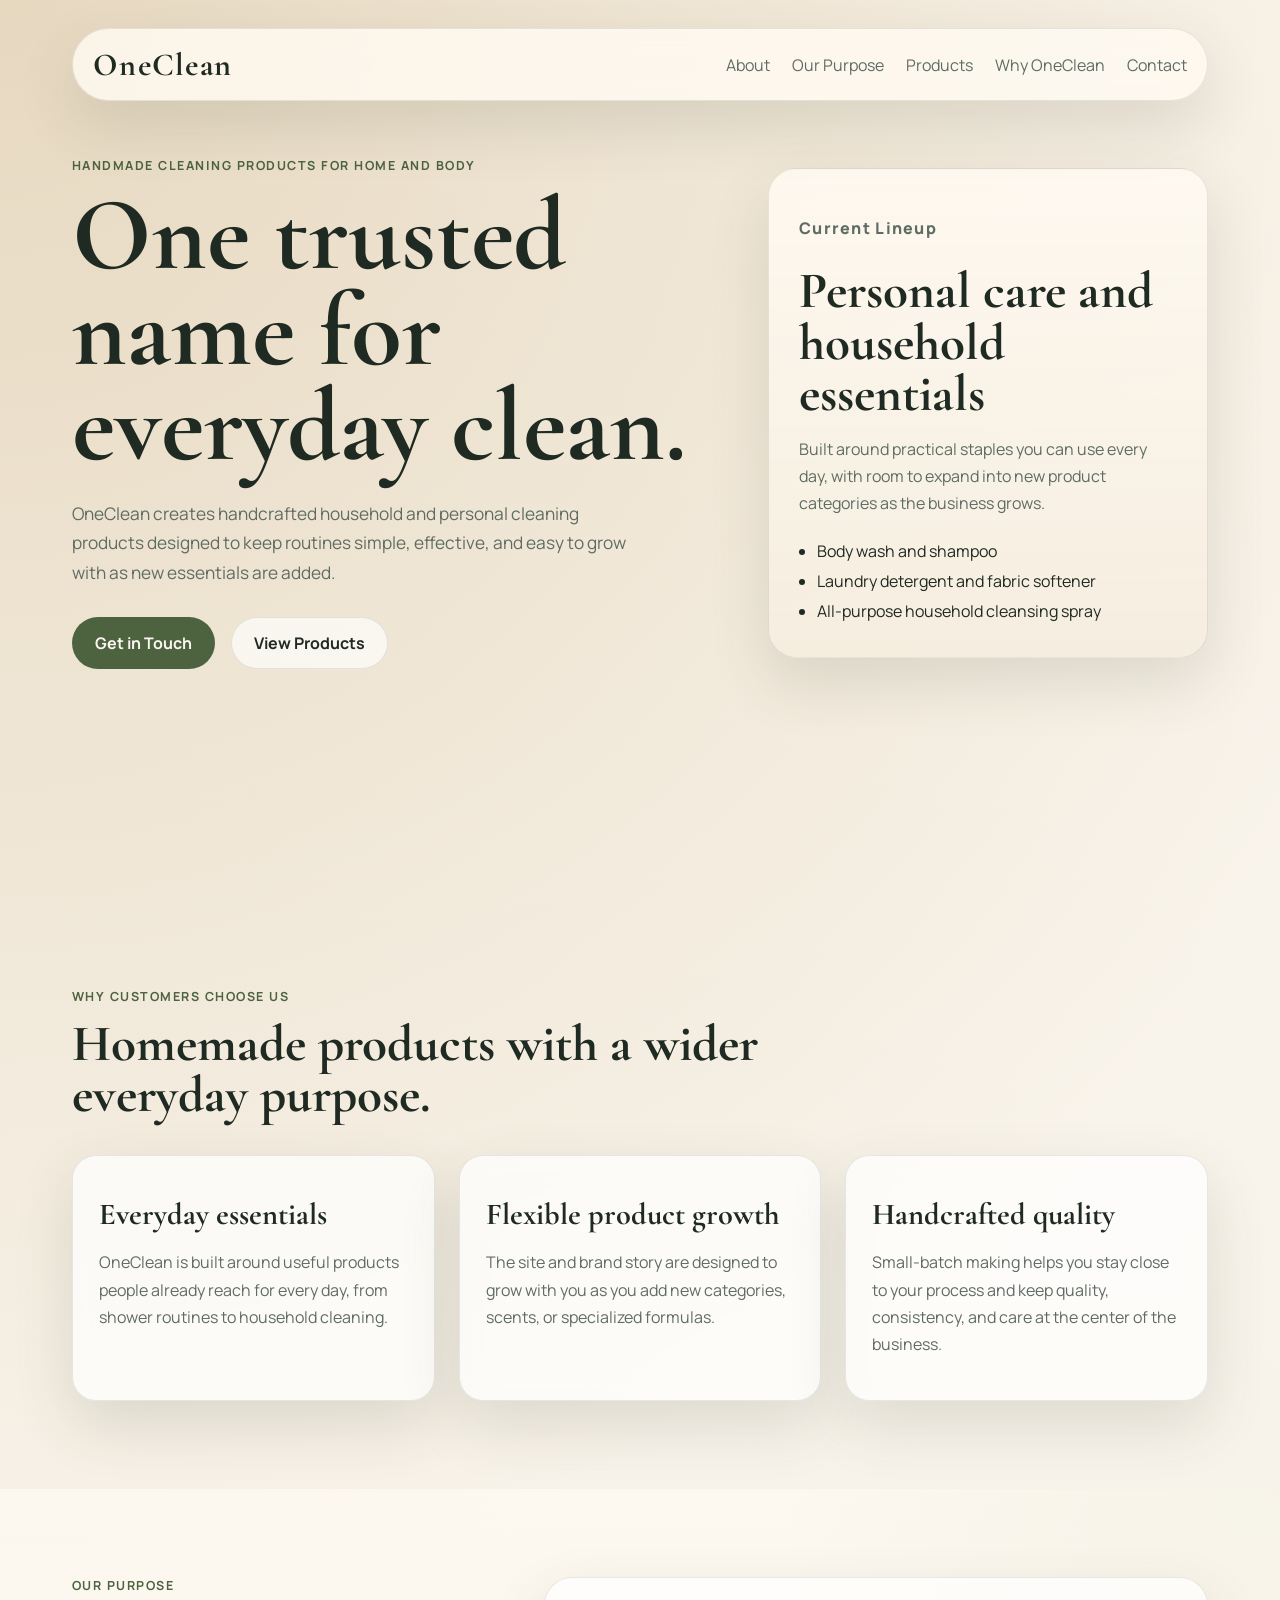
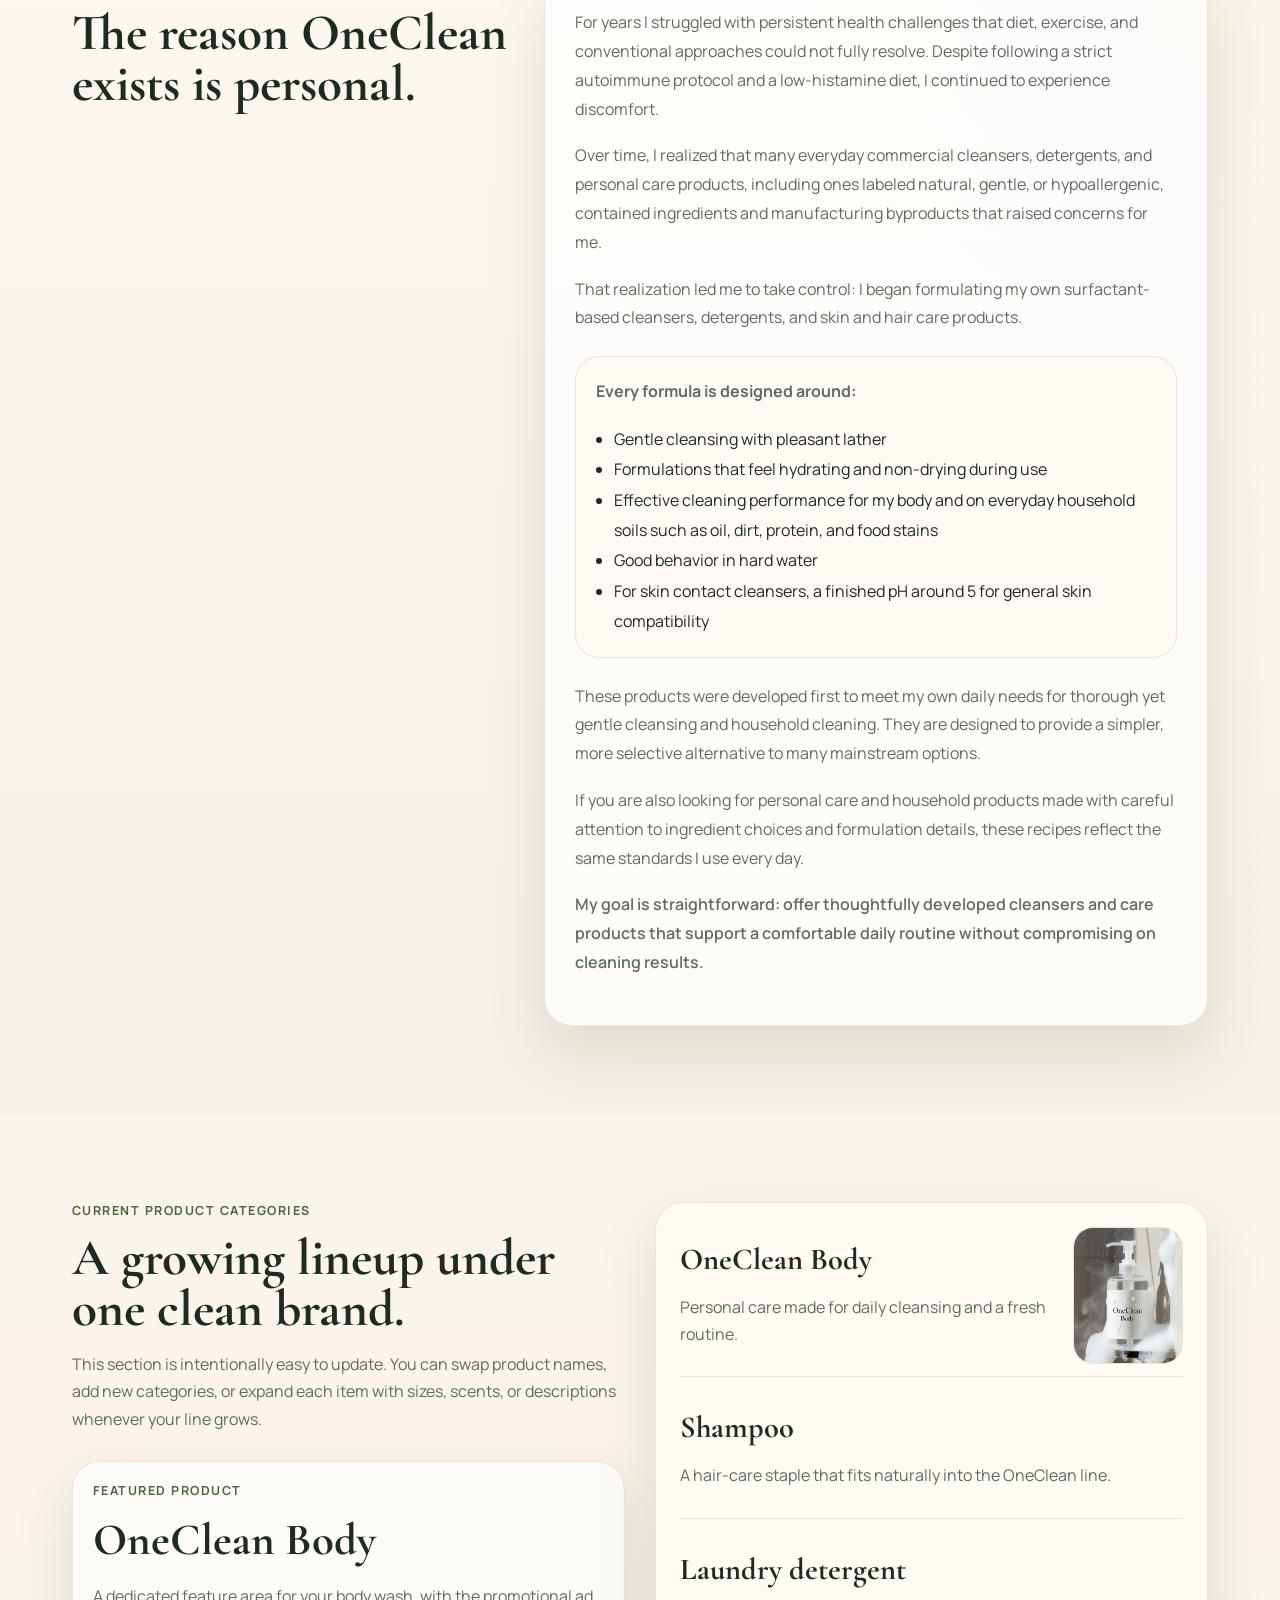
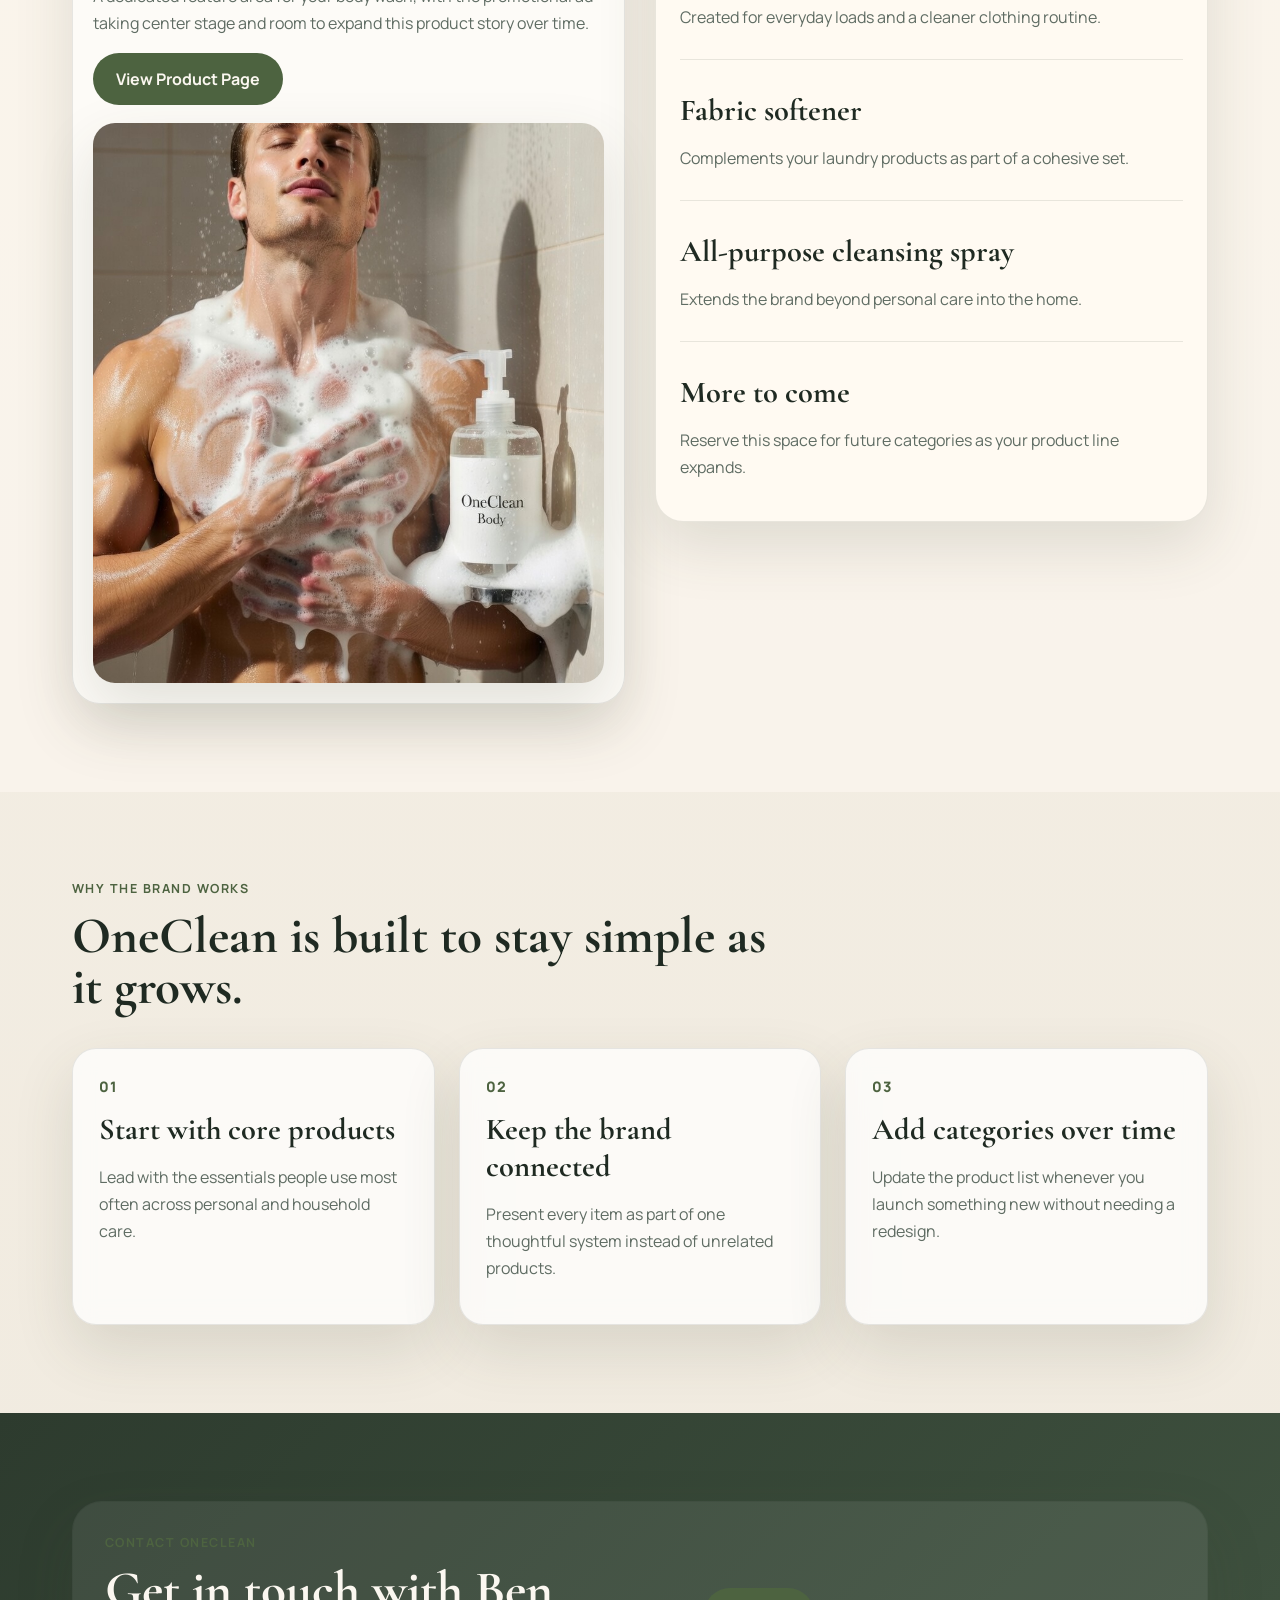
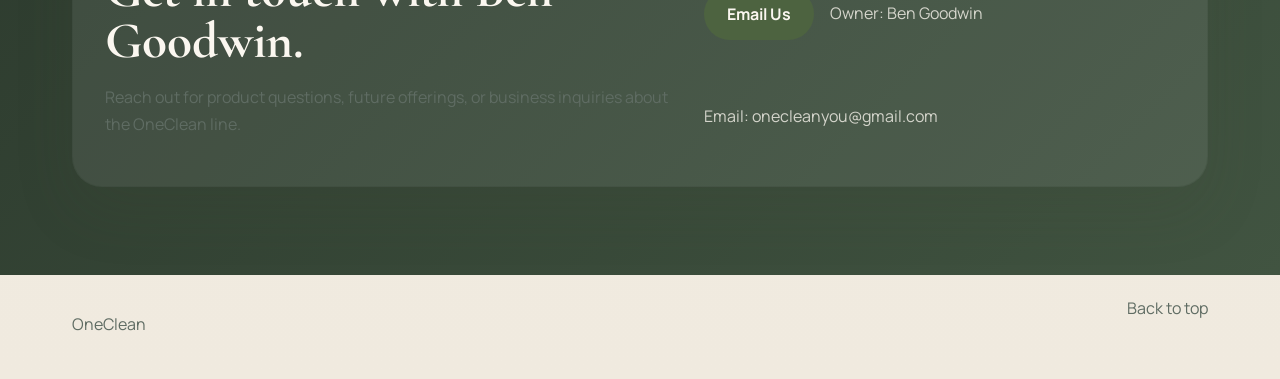
==== commit 04ad3761: "Add OneClean Body product page" ====
--- a/index.html
+++ b/index.html
@@ -173,6 +173,9 @@
                   promotional ad taking center stage and room to expand this
                   product story over time.
                 </p>
+                <a class="button button-primary" href="bodywash.html"
+                  >View Product Page</a
+                >
               </div>
               <img
                 class="featured-ad-image"
@@ -185,7 +188,7 @@
             <div class="ingredient-item">
               <div class="product-item-header">
                 <div>
-                  <h3>OneClean Body</h3>
+                  <h3><a href="bodywash.html">OneClean Body</a></h3>
                   <p>
                     Personal care made for daily cleansing and a fresh routine.
                   </p>
--- a/styles.css
+++ b/styles.css
@@ -197,7 +197,13 @@
 .hero-card h2,
 .section-heading h2,
 .split-layout h2,
-.contact-panel h2 {
+.contact-panel h2,
+.product-hero-copy h2,
+.product-ad-panel h2,
+.product-bottle-panel h2,
+.product-details h2,
+.product-story h2,
+.product-cta h2 {
   margin: 8px 0 14px;
   font-size: clamp(2.2rem, 4vw, 3.2rem);
   line-height: 1;
@@ -391,6 +397,110 @@
 .contact-note {
   margin: 0;
   color: rgba(251, 247, 240, 0.78);
+}
+
+.product-page {
+  min-height: 100vh;
+  padding-top: 28px;
+  padding-bottom: 56px;
+}
+
+.product-page-grid {
+  display: grid;
+  gap: 28px;
+}
+
+.product-hero {
+  display: grid;
+  grid-template-columns: 0.9fr 1.1fr;
+  gap: 28px;
+  align-items: stretch;
+}
+
+.product-hero-copy,
+.product-story,
+.product-details,
+.product-cta,
+.product-ad-panel,
+.product-bottle-panel {
+  padding: 28px;
+  border: 1px solid var(--line);
+  border-radius: 28px;
+  box-shadow: var(--shadow);
+}
+
+.product-hero-copy,
+.product-story,
+.product-details,
+.product-bottle-panel {
+  background: rgba(255, 255, 255, 0.74);
+}
+
+.product-ad-panel,
+.product-cta {
+  background: linear-gradient(180deg, rgba(255, 250, 242, 0.88), rgba(245, 237, 223, 0.94));
+}
+
+.product-summary,
+.product-story p,
+.product-hero-copy p,
+.product-bottle-panel p,
+.product-details p,
+.product-cta p {
+  color: var(--muted);
+  line-height: 1.8;
+}
+
+.product-summary {
+  font-size: 1.05rem;
+}
+
+.product-ad-image-large,
+.product-image {
+  display: block;
+  width: 100%;
+  object-fit: cover;
+  border-radius: 22px;
+}
+
+.product-ad-image-large {
+  min-height: 360px;
+}
+
+.product-image {
+  max-width: 340px;
+  margin: 22px auto 0;
+  border: 1px solid var(--line);
+}
+
+.product-detail-grid {
+  display: grid;
+  grid-template-columns: repeat(2, minmax(0, 1fr));
+  gap: 22px;
+}
+
+.product-detail-card {
+  margin-top: 18px;
+  padding: 22px;
+  border-radius: 24px;
+  border: 1px solid var(--line);
+  background: rgba(255, 250, 242, 0.84);
+}
+
+.product-detail-card h3 {
+  margin: 0 0 10px;
+  font-size: 1.8rem;
+}
+
+.product-detail-card p {
+  margin: 0;
+}
+
+.product-list {
+  margin: 18px 0 0;
+  padding-left: 18px;
+  color: var(--ink);
+  line-height: 1.9;
 }
 
 .footer {
@@ -405,6 +515,8 @@
 @media (max-width: 900px) {
   .hero-content,
   .purpose-layout,
+  .product-hero,
+  .product-detail-grid,
   .split-layout,
   .contact-panel,
   .grid-three {
@@ -448,6 +560,10 @@
   .product-thumb {
     max-width: 180px;
   }
+
+  .product-image {
+    max-width: 220px;
+  }
 }
 
 @media (max-width: 560px) {
@@ -466,6 +582,12 @@
   .hero-card,
   .info-card,
   .step-card,
+  .product-hero-copy,
+  .product-story,
+  .product-details,
+  .product-cta,
+  .product-ad-panel,
+  .product-bottle-panel,
   .ingredient-panel,
   .contact-panel {
     border-radius: 22px;
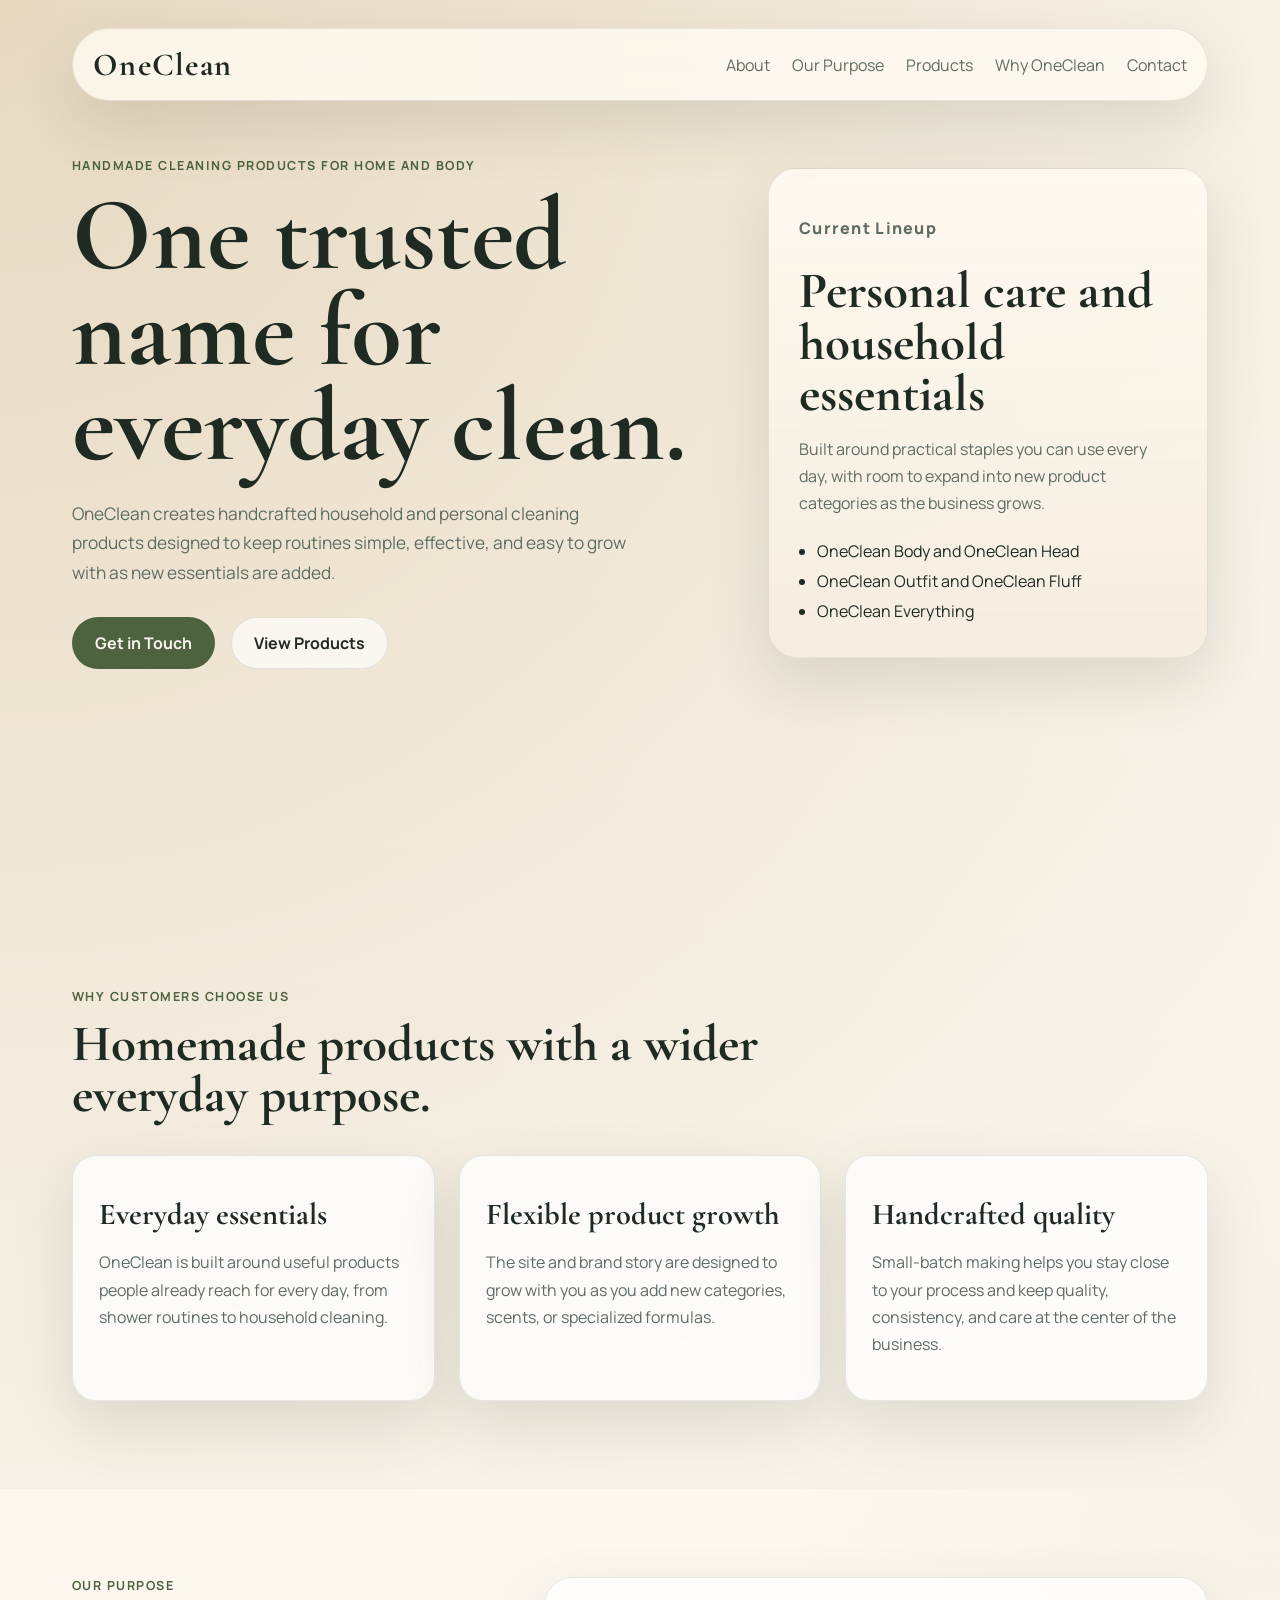
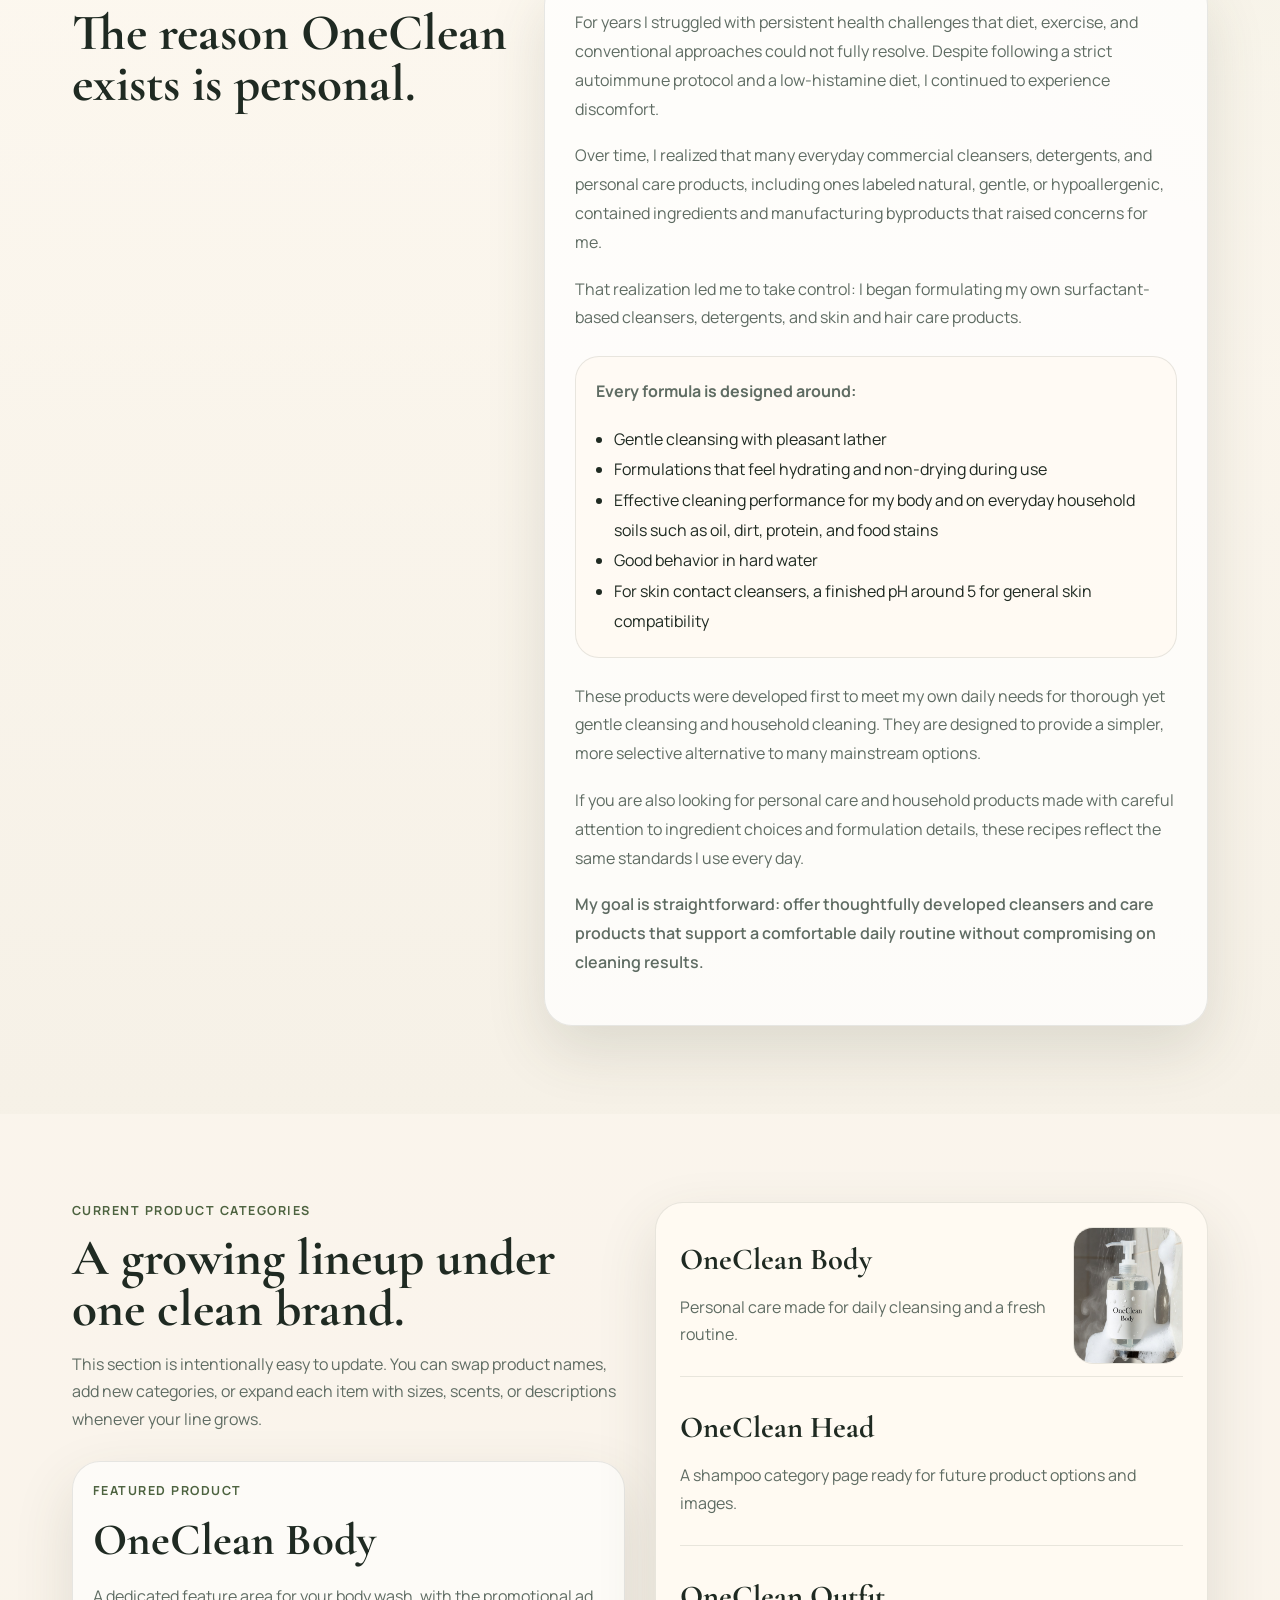
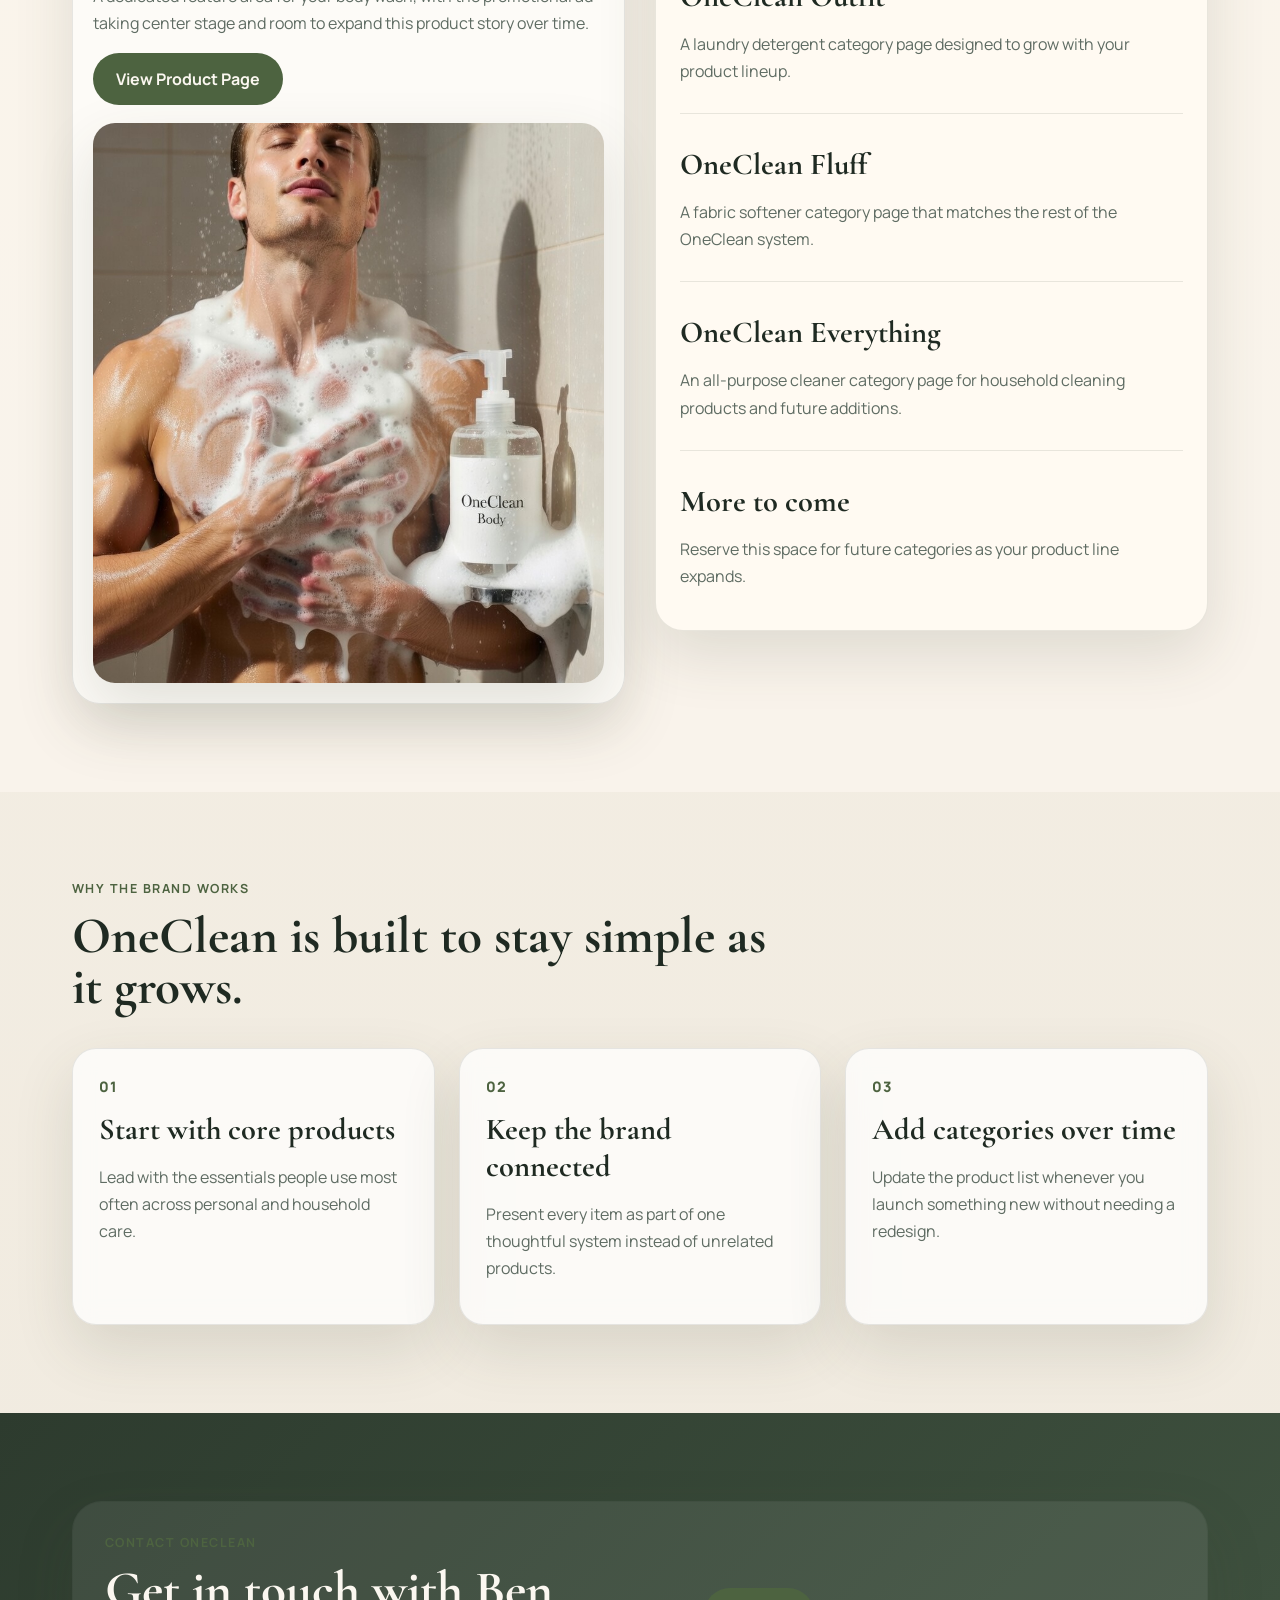
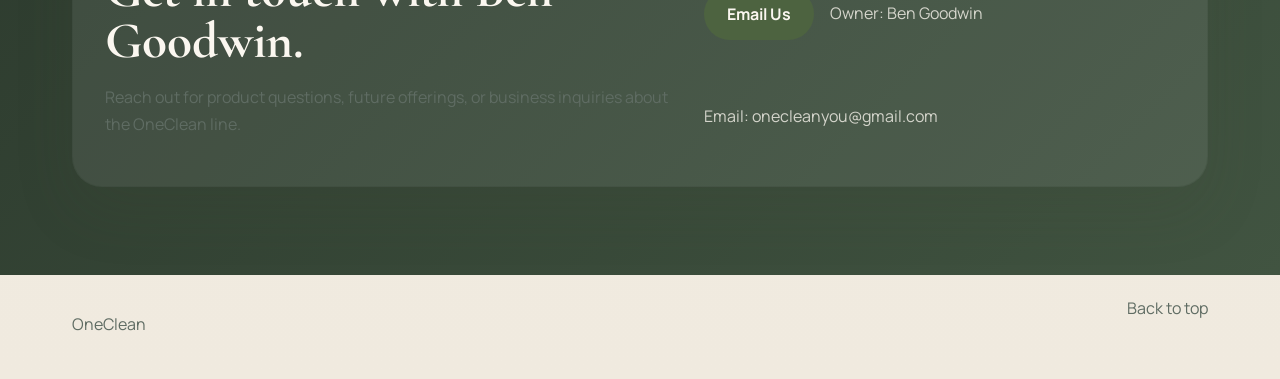
==== commit 4ec6e3ca: "Add category product pages" ====
--- a/index.html
+++ b/index.html
@@ -60,9 +60,9 @@
             expand into new product categories as the business grows.
           </p>
           <ul class="feature-list">
-            <li>Body wash and shampoo</li>
-            <li>Laundry detergent and fabric softener</li>
-            <li>All-purpose household cleansing spray</li>
+            <li>OneClean Body and OneClean Head</li>
+            <li>OneClean Outfit and OneClean Fluff</li>
+            <li>OneClean Everything</li>
           </ul>
         </div>
       </div>
@@ -201,20 +201,20 @@
               </div>
             </div>
             <div class="ingredient-item">
-              <h3>Shampoo</h3>
-              <p>A hair-care staple that fits naturally into the OneClean line.</p>
-            </div>
-            <div class="ingredient-item">
-              <h3>Laundry detergent</h3>
-              <p>Created for everyday loads and a cleaner clothing routine.</p>
-            </div>
-            <div class="ingredient-item">
-              <h3>Fabric softener</h3>
-              <p>Complements your laundry products as part of a cohesive set.</p>
-            </div>
-            <div class="ingredient-item">
-              <h3>All-purpose cleansing spray</h3>
-              <p>Extends the brand beyond personal care into the home.</p>
+              <h3><a href="shampoo.html">OneClean Head</a></h3>
+              <p>A shampoo category page ready for future product options and images.</p>
+            </div>
+            <div class="ingredient-item">
+              <h3><a href="outfit.html">OneClean Outfit</a></h3>
+              <p>A laundry detergent category page designed to grow with your product lineup.</p>
+            </div>
+            <div class="ingredient-item">
+              <h3><a href="fluff.html">OneClean Fluff</a></h3>
+              <p>A fabric softener category page that matches the rest of the OneClean system.</p>
+            </div>
+            <div class="ingredient-item">
+              <h3><a href="everything.html">OneClean Everything</a></h3>
+              <p>An all-purpose cleaner category page for household cleaning products and future additions.</p>
             </div>
             <div class="ingredient-item">
               <h3>More to come</h3>
--- a/styles.css
+++ b/styles.css
@@ -463,6 +463,29 @@
   border-radius: 22px;
 }
 
+.image-placeholder {
+  display: grid;
+  place-items: center;
+  width: 100%;
+  min-height: 360px;
+  padding: 24px;
+  border: 1px dashed rgba(31, 42, 34, 0.24);
+  border-radius: 22px;
+  background:
+    linear-gradient(135deg, rgba(255, 250, 242, 0.92), rgba(240, 234, 223, 0.96)),
+    repeating-linear-gradient(
+      -45deg,
+      rgba(127, 154, 101, 0.08),
+      rgba(127, 154, 101, 0.08) 12px,
+      transparent 12px,
+      transparent 24px
+    );
+  color: var(--accent-deep);
+  text-align: center;
+  line-height: 1.7;
+  font-weight: 700;
+}
+
 .product-ad-image-large {
   min-height: 360px;
 }
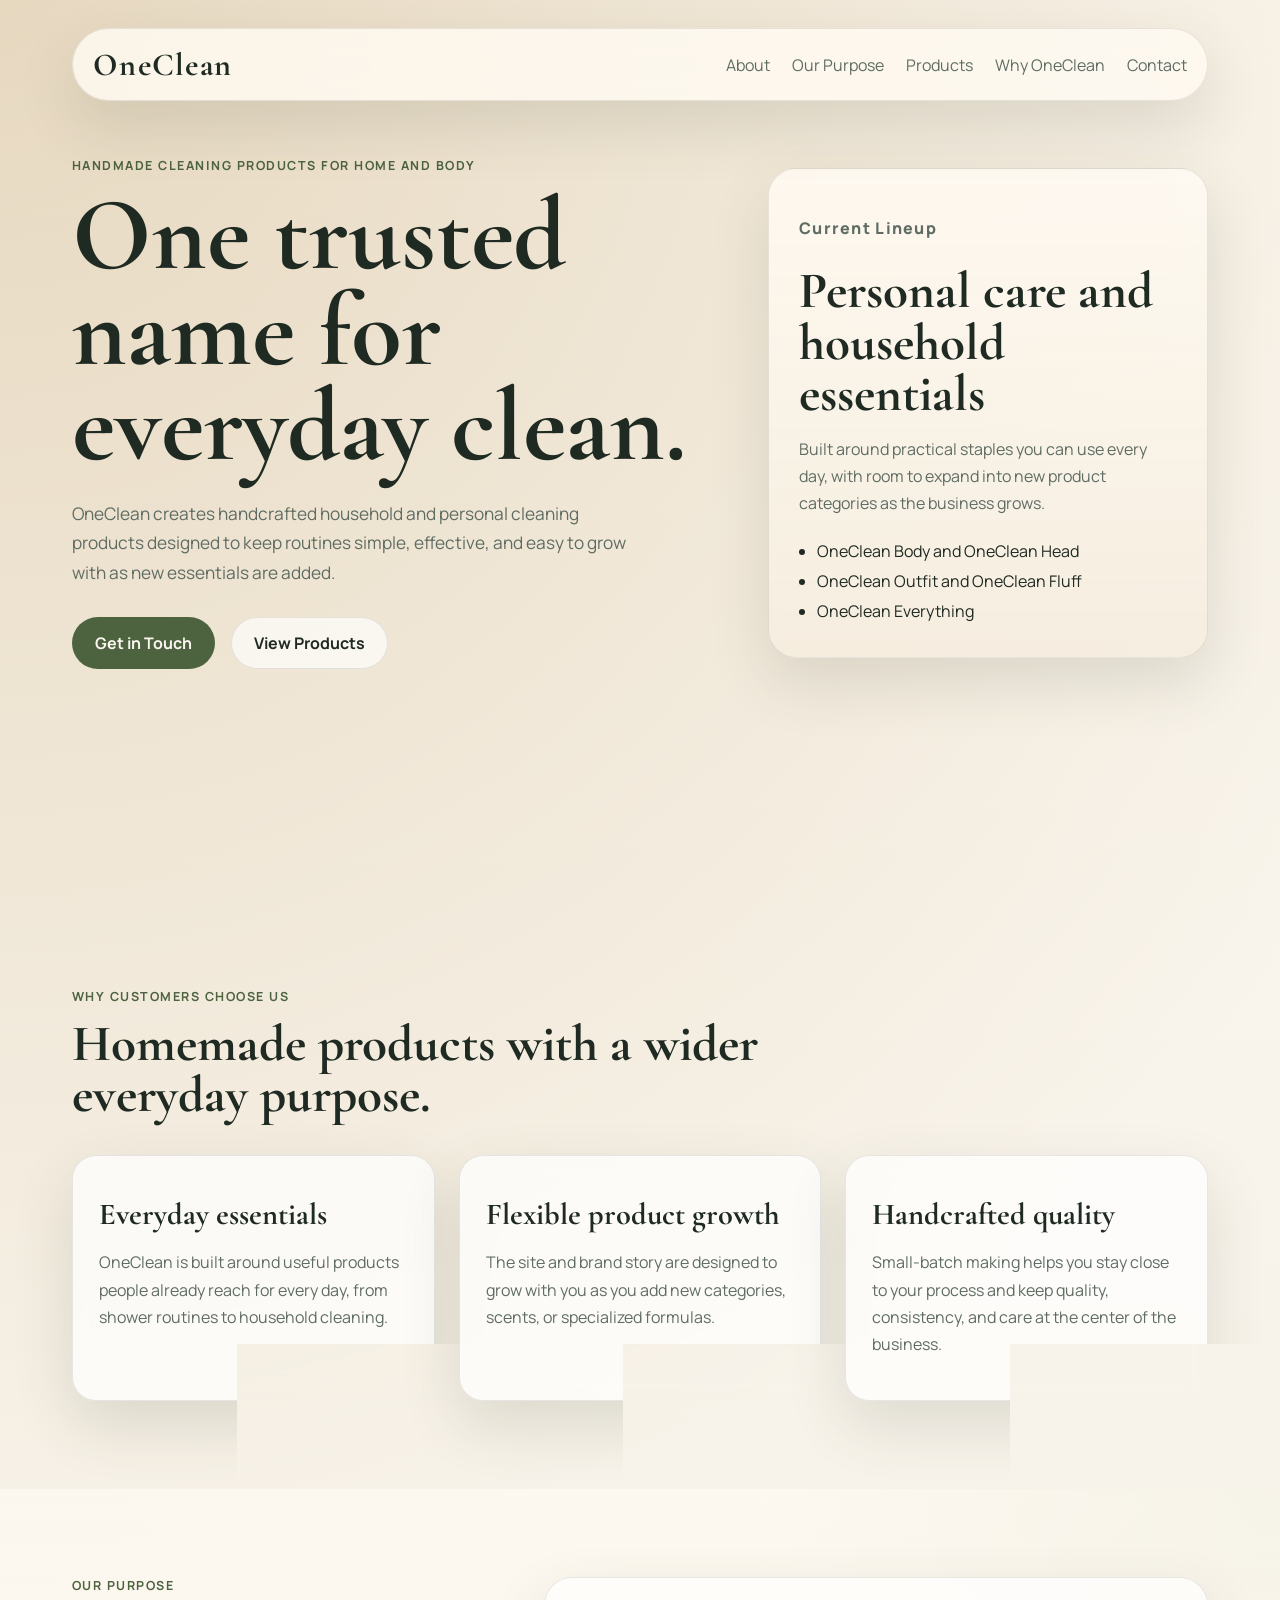
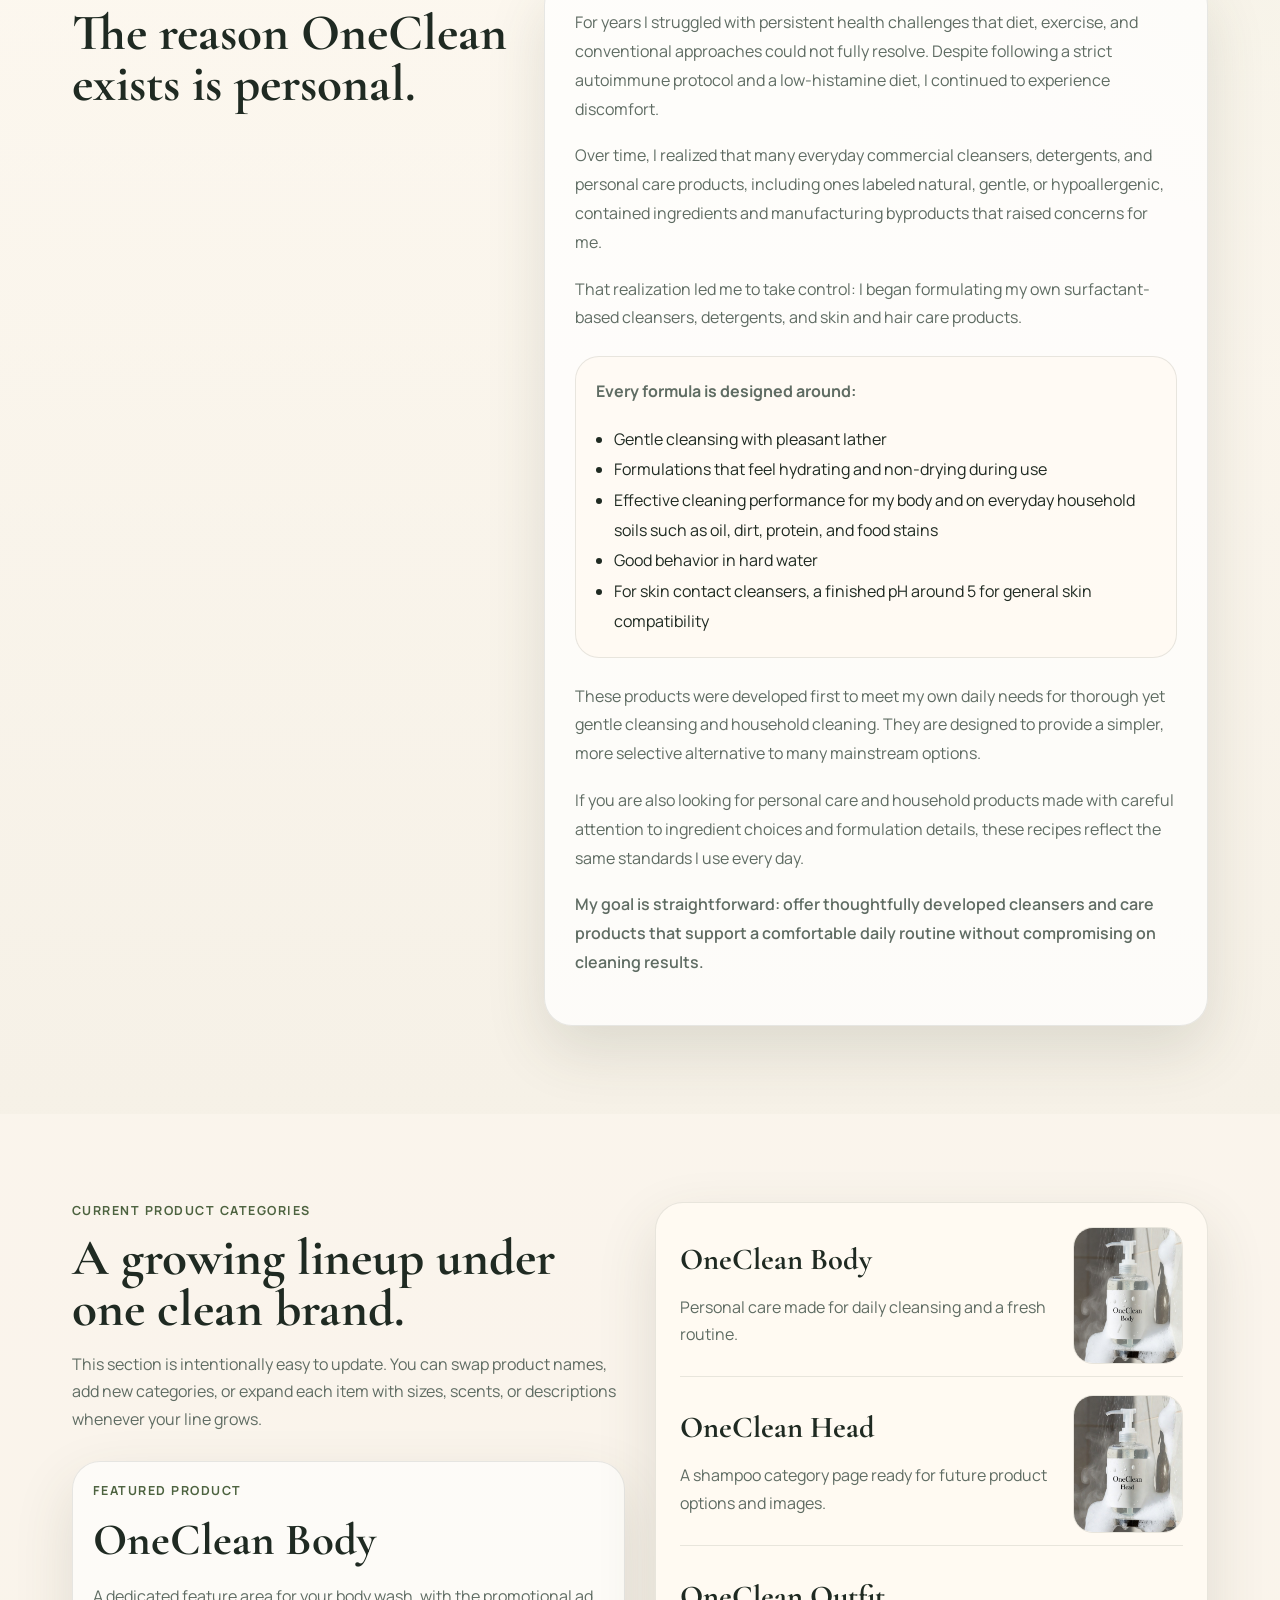
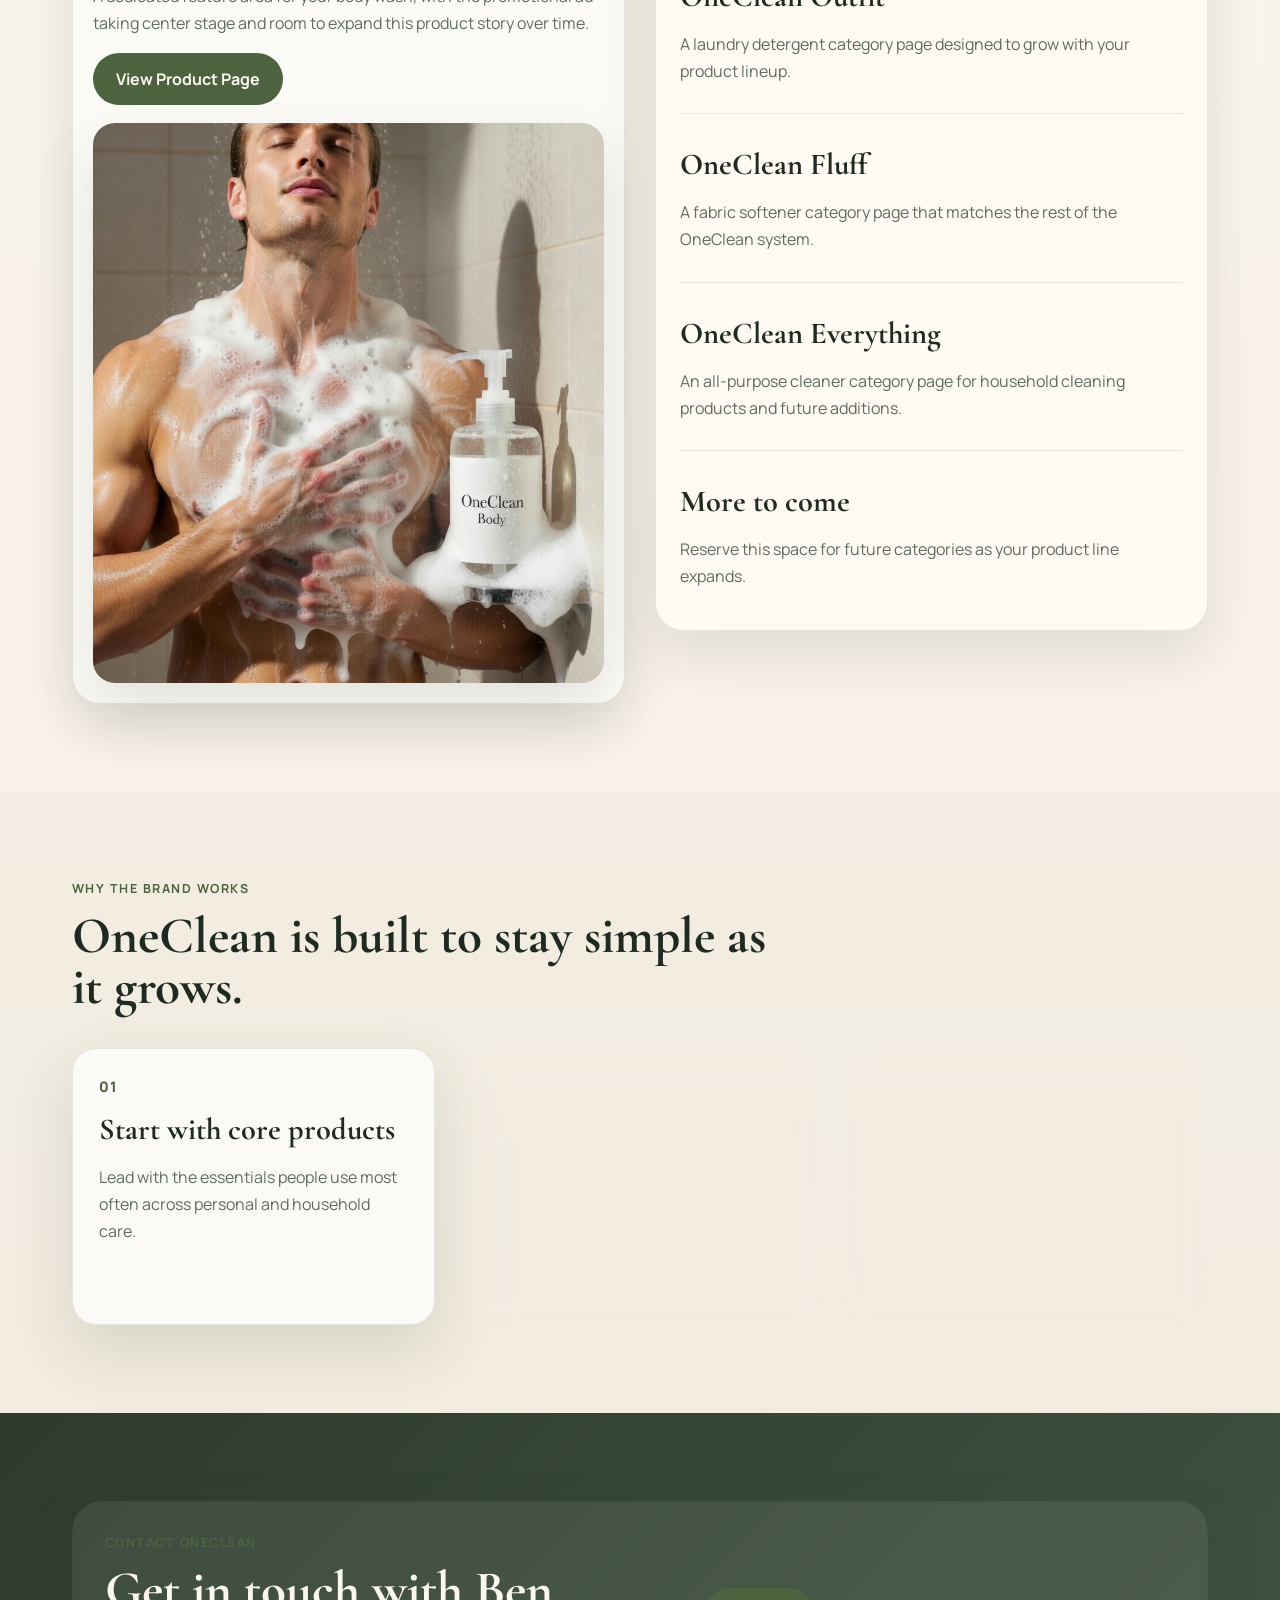
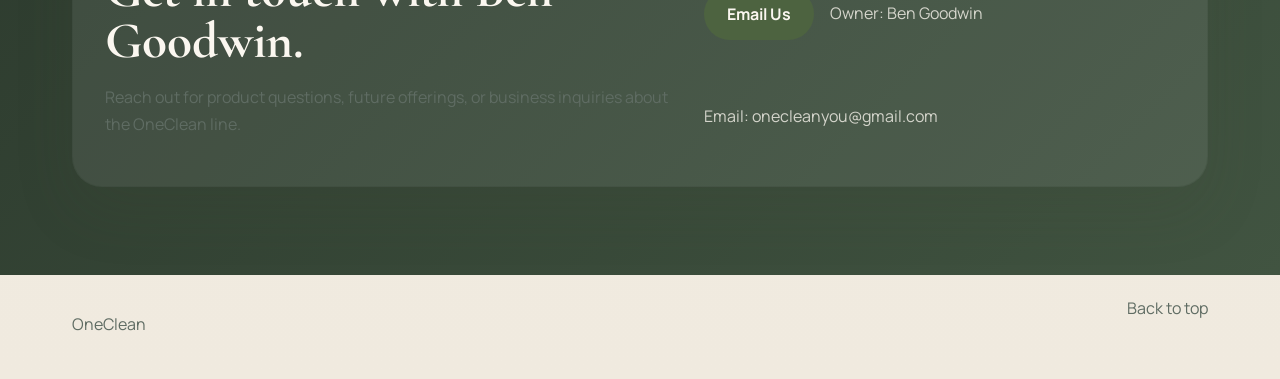
==== commit 30402c91: "Add OneClean Head bottle image" ====
--- a/index.html
+++ b/index.html
@@ -201,8 +201,20 @@
               </div>
             </div>
             <div class="ingredient-item">
-              <h3><a href="shampoo.html">OneClean Head</a></h3>
-              <p>A shampoo category page ready for future product options and images.</p>
+              <div class="product-item-header">
+                <div>
+                  <h3><a href="shampoo.html">OneClean Head</a></h3>
+                  <p>
+                    A shampoo category page ready for future product options and
+                    images.
+                  </p>
+                </div>
+                <img
+                  class="product-thumb"
+                  src="images/oneclean-head-bottle.jpeg"
+                  alt="Bottle of OneClean Head shampoo"
+                />
+              </div>
             </div>
             <div class="ingredient-item">
               <h3><a href="outfit.html">OneClean Outfit</a></h3>
--- a/styles.css
+++ b/styles.css
@@ -490,6 +490,12 @@
   min-height: 360px;
 }
 
+.product-ad-image-compact {
+  max-width: 50%;
+  min-height: auto;
+  margin: 0 auto;
+}
+
 .product-image {
   max-width: 340px;
   margin: 22px auto 0;
@@ -524,6 +530,15 @@
   padding-left: 18px;
   color: var(--ink);
   line-height: 1.9;
+}
+
+.product-video {
+  display: block;
+  width: 100%;
+  margin-top: 20px;
+  border-radius: 22px;
+  box-shadow: var(--shadow);
+  background: #000;
 }
 
 .footer {
@@ -586,6 +601,10 @@
 
   .product-image {
     max-width: 220px;
+  }
+
+  .product-ad-image-compact {
+    max-width: 100%;
   }
 }
 
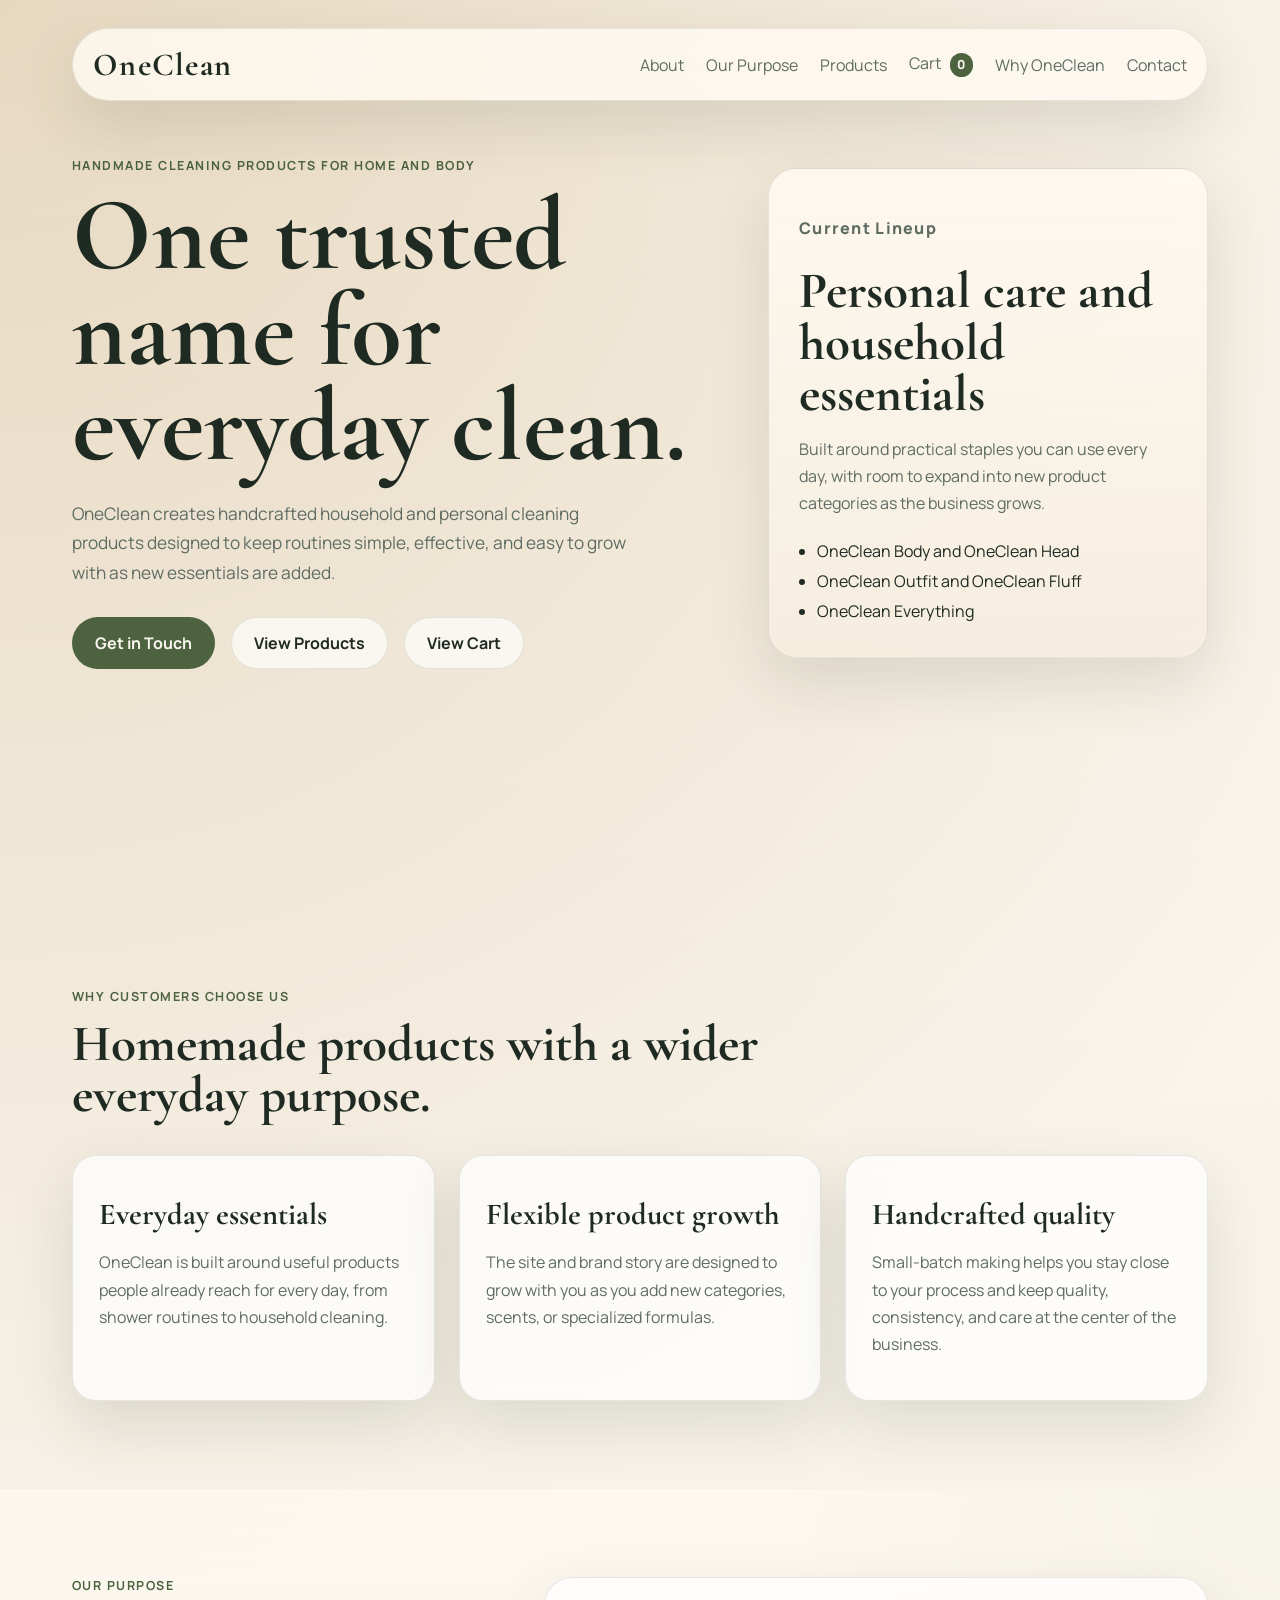
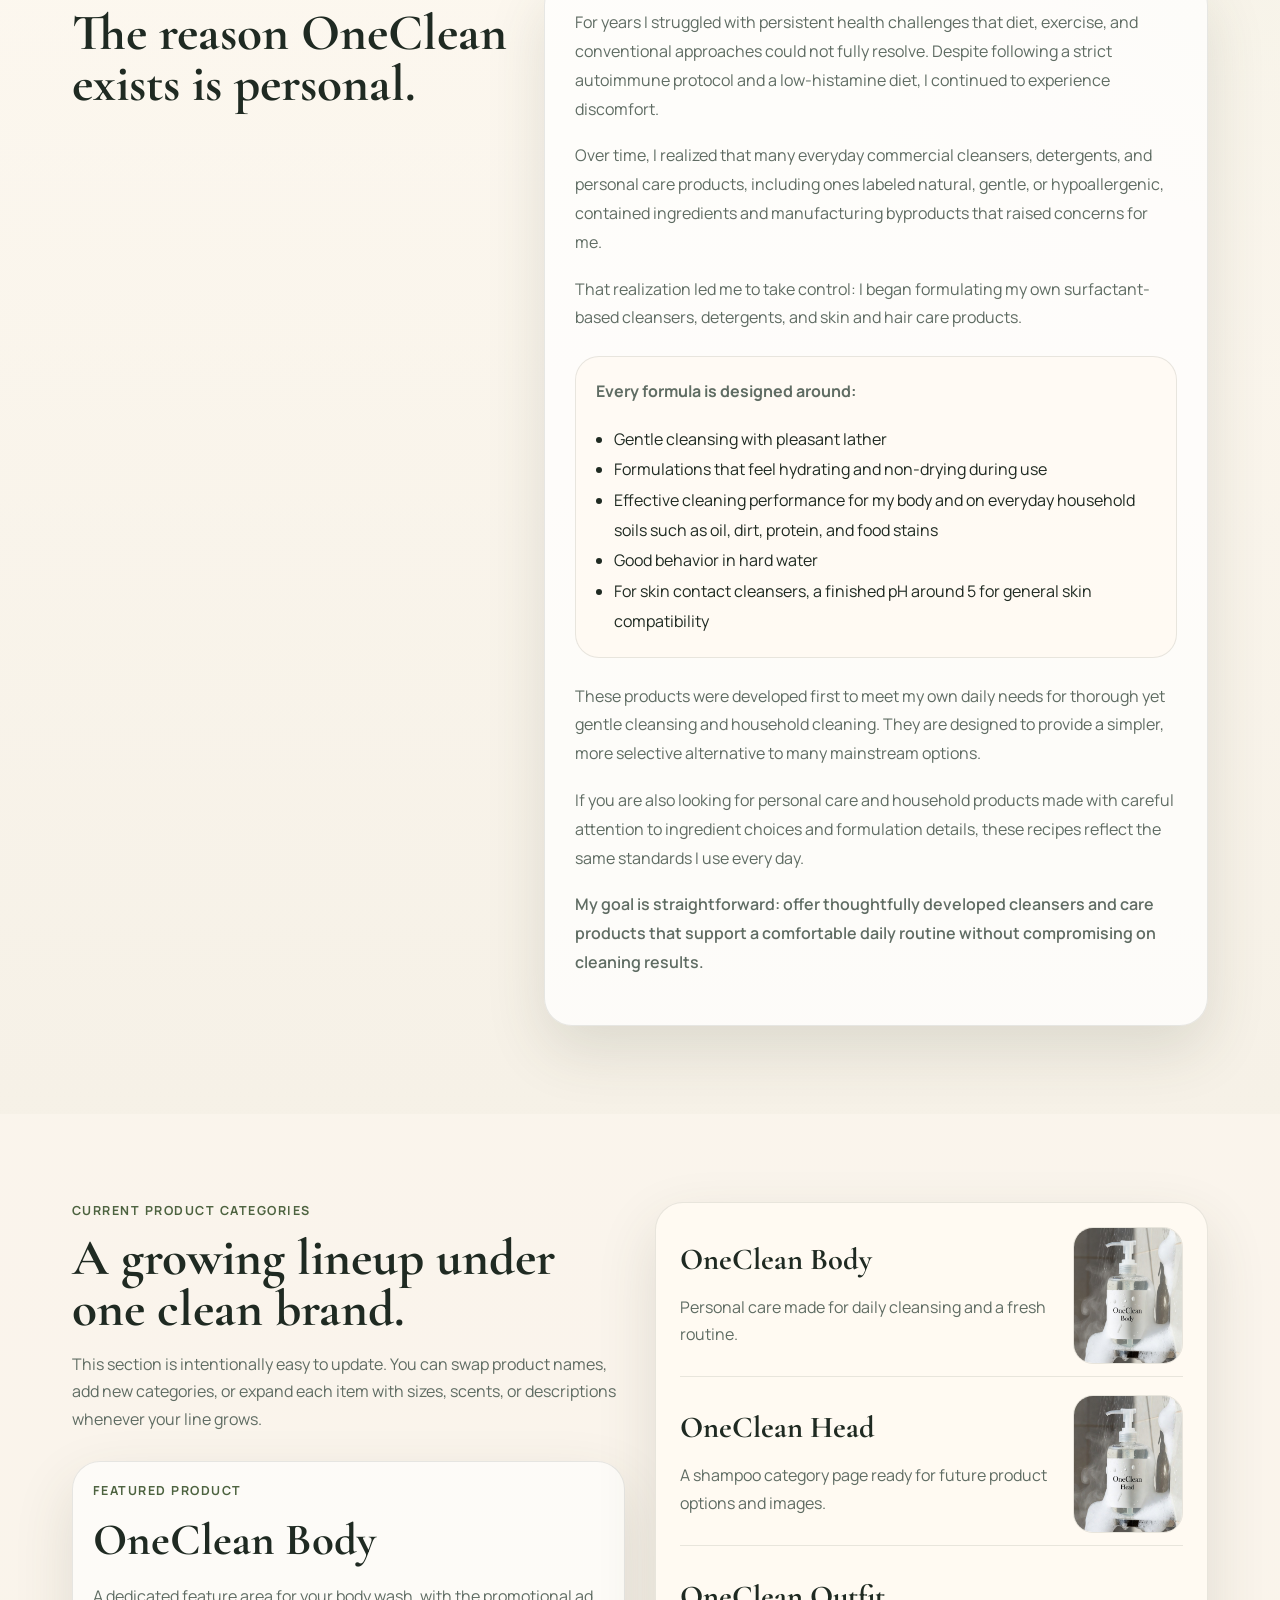
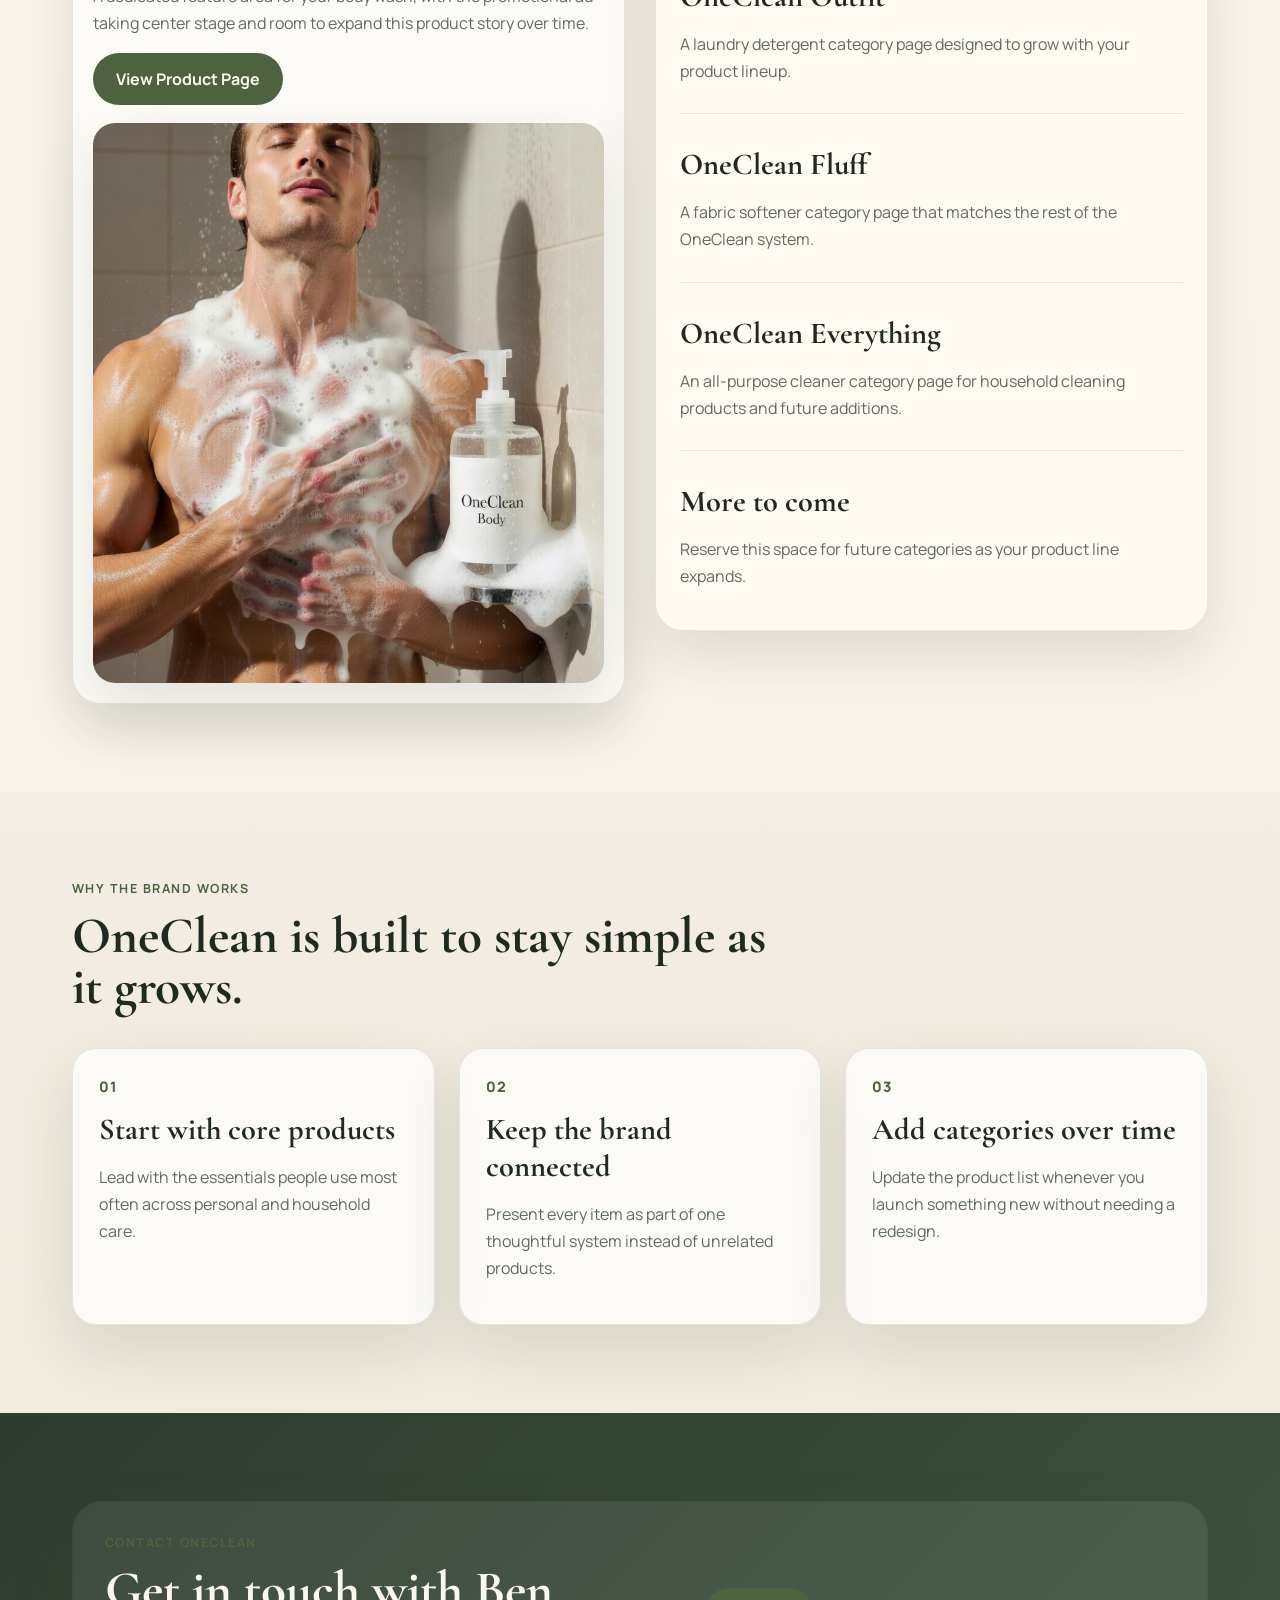
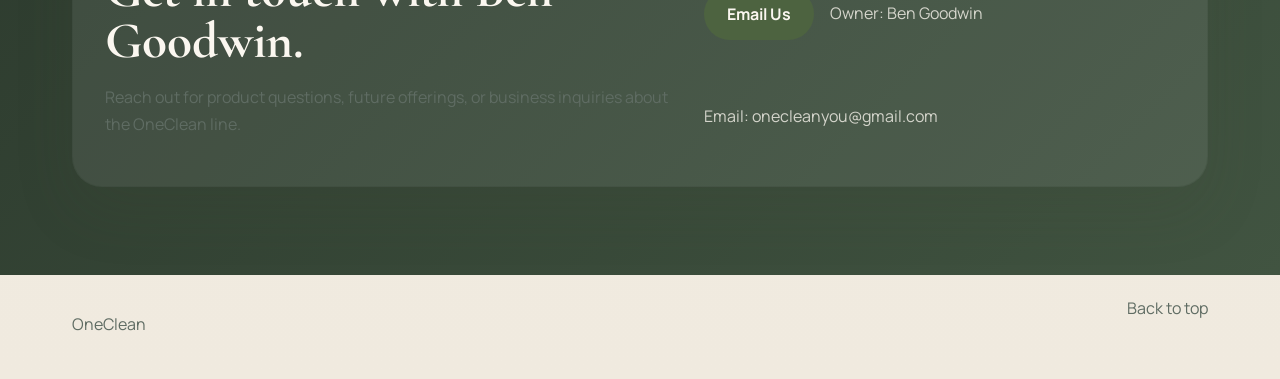
==== commit e0687628: "Add shopping flow and product details" ====
--- a/index.html
+++ b/index.html
@@ -32,6 +32,7 @@
           <a href="#about">About</a>
           <a href="#purpose">Our Purpose</a>
           <a href="#products">Products</a>
+          <a href="cart.html">Cart <span class="cart-count" data-cart-count>0</span></a>
           <a href="#how-it-works">Why OneClean</a>
           <a href="#contact">Contact</a>
         </div>
@@ -49,6 +50,7 @@
           <div class="hero-actions">
             <a class="button button-primary" href="#contact">Get in Touch</a>
             <a class="button button-secondary" href="#products">View Products</a>
+            <a class="button button-secondary" href="cart.html">View Cart</a>
           </div>
         </div>
 
--- a/styles.css
+++ b/styles.css
@@ -93,6 +93,21 @@
   color: var(--muted);
 }
 
+.cart-count {
+  display: inline-flex;
+  align-items: center;
+  justify-content: center;
+  min-width: 1.45rem;
+  height: 1.45rem;
+  margin-left: 6px;
+  padding: 0 6px;
+  border-radius: 999px;
+  background: var(--accent-deep);
+  color: #fbf7f0;
+  font-size: 0.78rem;
+  font-weight: 800;
+}
+
 .hero-content {
   display: grid;
   grid-template-columns: 1.2fr 0.8fr;
@@ -202,7 +217,10 @@
 .product-ad-panel h2,
 .product-bottle-panel h2,
 .product-details h2,
+.product-shop h2,
 .product-story h2,
+.cart-panel h2,
+.checkout-panel h2,
 .product-cta h2 {
   margin: 8px 0 14px;
   font-size: clamp(2.2rem, 4vw, 3.2rem);
@@ -532,6 +550,173 @@
   line-height: 1.9;
 }
 
+.product-shop,
+.cart-panel,
+.checkout-panel,
+.cart-empty,
+.product-info-section {
+  padding: 32px;
+  border: 1px solid var(--line);
+  border-radius: 28px;
+  background: rgba(255, 255, 255, 0.74);
+  box-shadow: var(--shadow);
+}
+
+.shop-grid,
+.cart-layout,
+.product-info-grid {
+  display: grid;
+  gap: 24px;
+}
+
+.cart-layout {
+  grid-template-columns: 1.15fr 0.85fr;
+  align-items: start;
+}
+
+.product-info-grid {
+  grid-template-columns: repeat(3, minmax(0, 1fr));
+  margin-top: 22px;
+}
+
+.shop-card,
+.cart-item,
+.checkout-summary,
+.product-info-card {
+  padding: 24px;
+  border: 1px solid var(--line);
+  border-radius: 24px;
+  background: rgba(255, 250, 242, 0.88);
+}
+
+.shop-card h3,
+.cart-item h3,
+.checkout-summary h3,
+.product-info-card h3 {
+  margin: 0 0 10px;
+  font-size: 1.9rem;
+}
+
+.product-info-card p {
+  margin: 0;
+  color: var(--muted);
+  line-height: 1.8;
+}
+
+.product-info-card-warning {
+  background: rgba(255, 245, 235, 0.92);
+}
+
+.shop-price-note,
+.checkout-note,
+.cart-item-meta,
+.cart-item-total {
+  color: var(--muted);
+  line-height: 1.7;
+}
+
+.add-to-cart-form,
+.checkout-form {
+  display: grid;
+  gap: 14px;
+  margin-top: 18px;
+}
+
+.shop-label,
+.checkout-label {
+  font-weight: 700;
+  color: var(--ink);
+}
+
+.shop-input,
+.checkout-input,
+.cart-quantity-input {
+  width: 100%;
+  padding: 14px 16px;
+  border: 1px solid var(--line);
+  border-radius: 16px;
+  background: rgba(255, 255, 255, 0.9);
+  color: var(--ink);
+  font: inherit;
+}
+
+.shop-actions,
+.checkout-actions,
+.cart-actions {
+  display: flex;
+  gap: 14px;
+  flex-wrap: wrap;
+  align-items: center;
+}
+
+.shop-feedback {
+  min-height: 1.4rem;
+  margin: 0;
+  color: var(--accent-deep);
+  font-weight: 700;
+}
+
+.cart-items {
+  display: grid;
+  gap: 18px;
+}
+
+.cart-item {
+  display: grid;
+  gap: 14px;
+}
+
+.cart-item-header,
+.cart-item-controls,
+.cart-totals-row {
+  display: flex;
+  justify-content: space-between;
+  gap: 16px;
+  align-items: center;
+}
+
+.cart-item-controls {
+  flex-wrap: wrap;
+}
+
+.cart-quantity-input {
+  max-width: 90px;
+}
+
+.text-button {
+  border: 0;
+  background: transparent;
+  color: var(--accent-deep);
+  font: inherit;
+  font-weight: 800;
+  cursor: pointer;
+  padding: 0;
+}
+
+.cart-totals {
+  display: grid;
+  gap: 12px;
+  margin-top: 18px;
+}
+
+.cart-total-strong {
+  font-weight: 800;
+}
+
+.checkout-input[type="textarea"],
+.checkout-input textarea {
+  min-height: 120px;
+}
+
+.checkout-input-message {
+  min-height: 120px;
+  resize: vertical;
+}
+
+.cart-empty {
+  text-align: center;
+}
+
 .product-video {
   display: block;
   width: 100%;
@@ -555,6 +740,8 @@
   .purpose-layout,
   .product-hero,
   .product-detail-grid,
+  .cart-layout,
+  .product-info-grid,
   .split-layout,
   .contact-panel,
   .grid-three {
